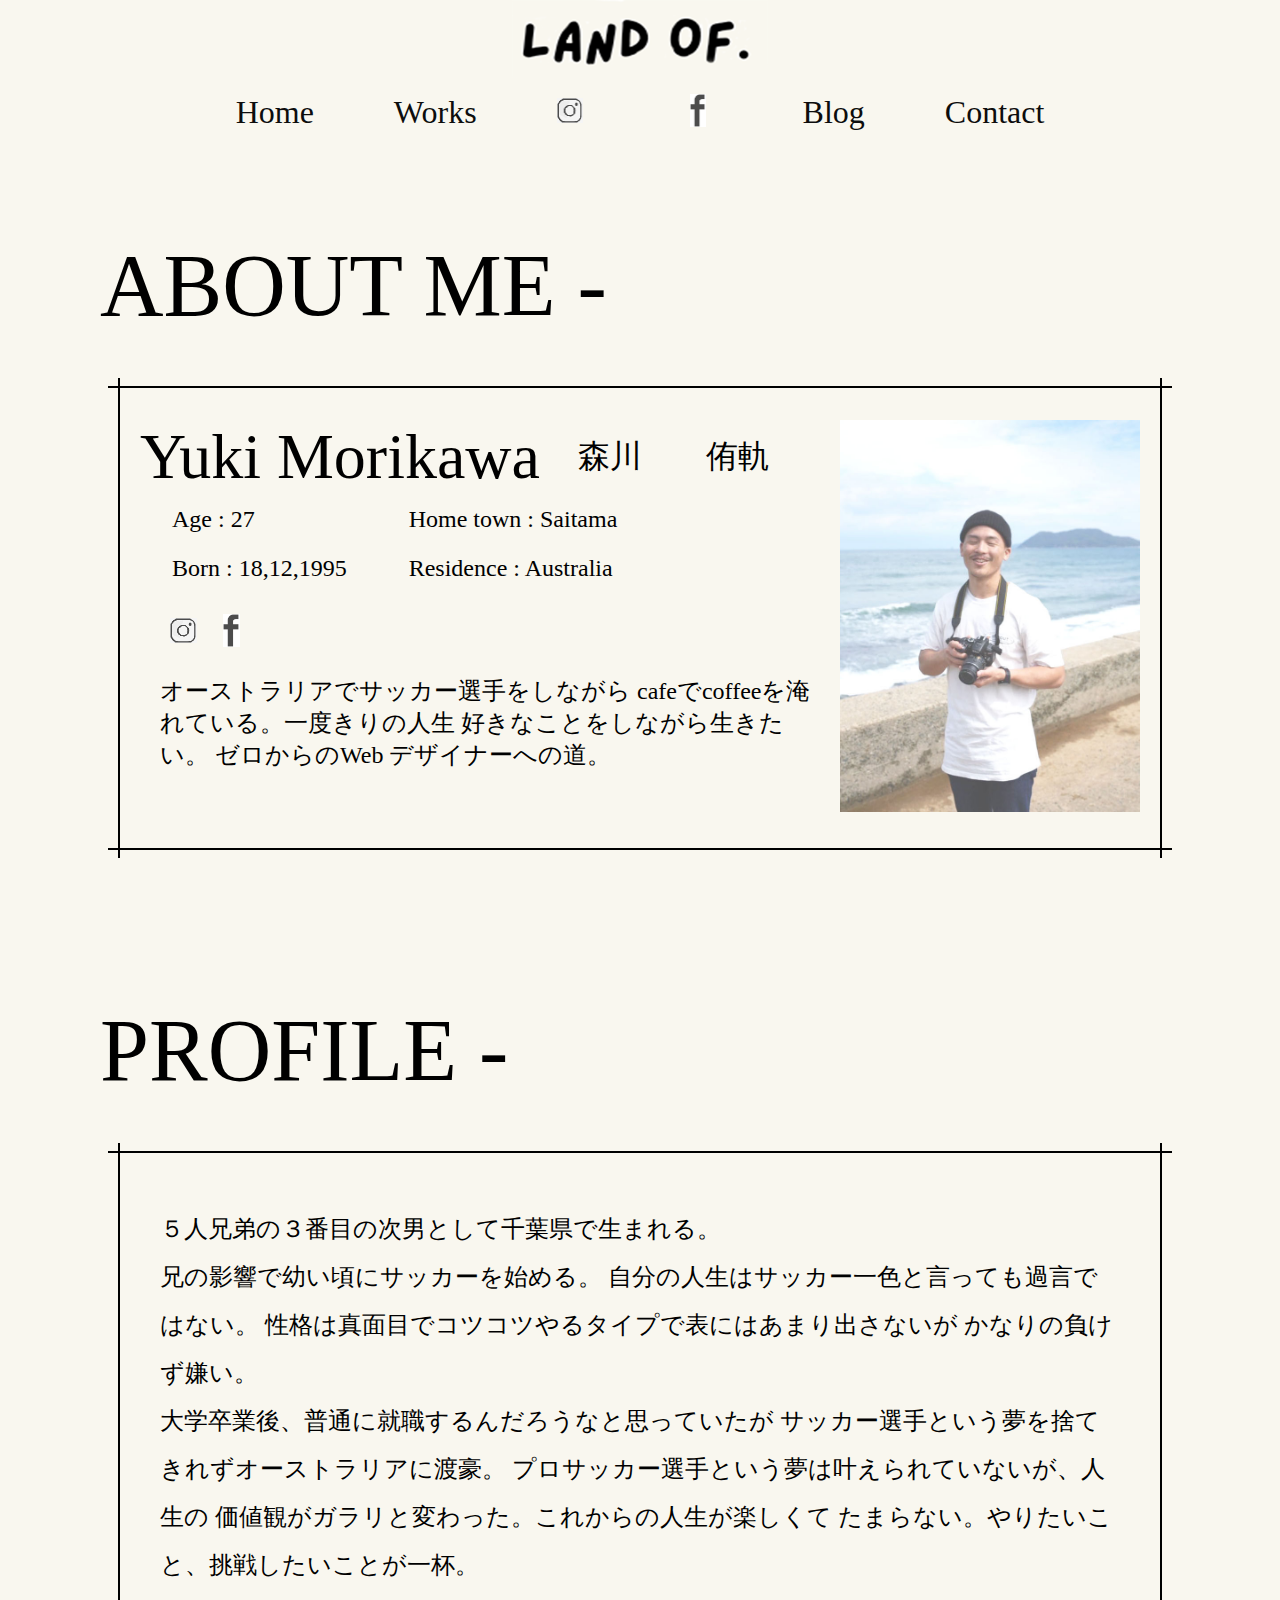
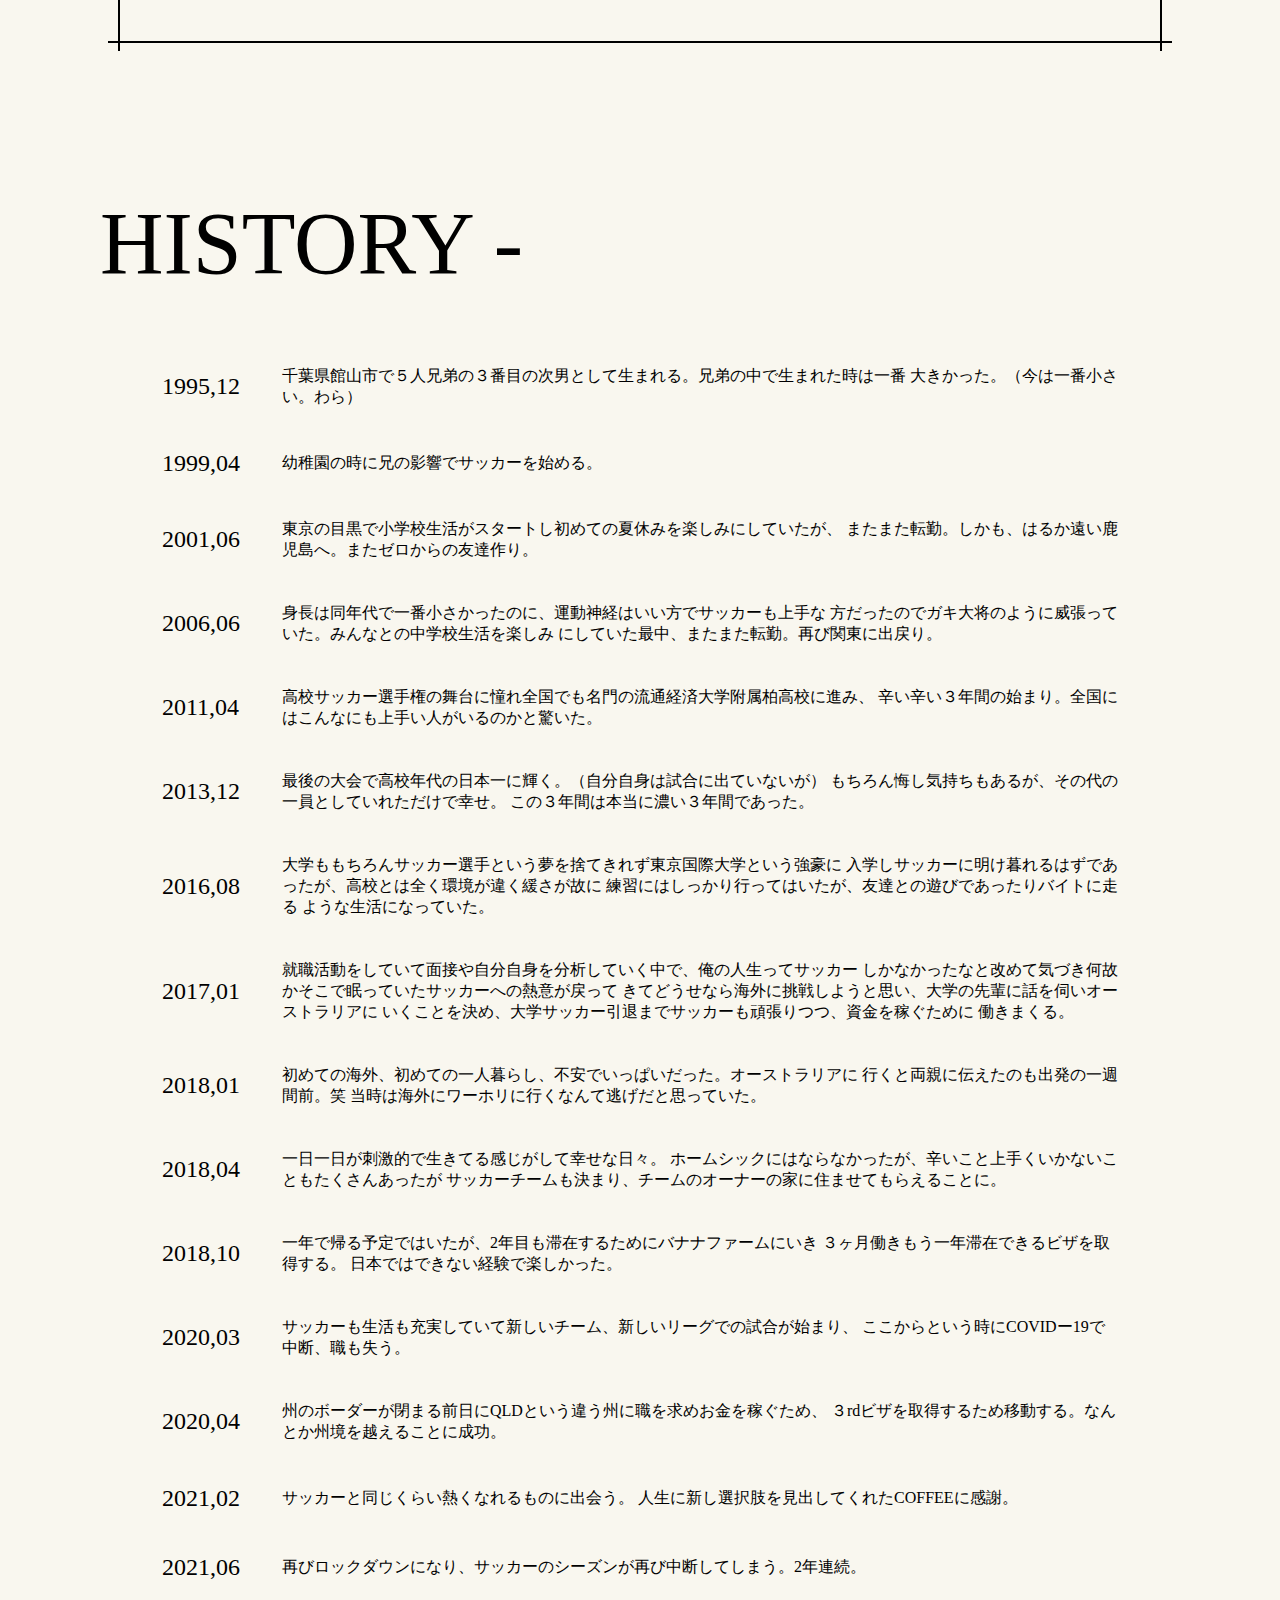
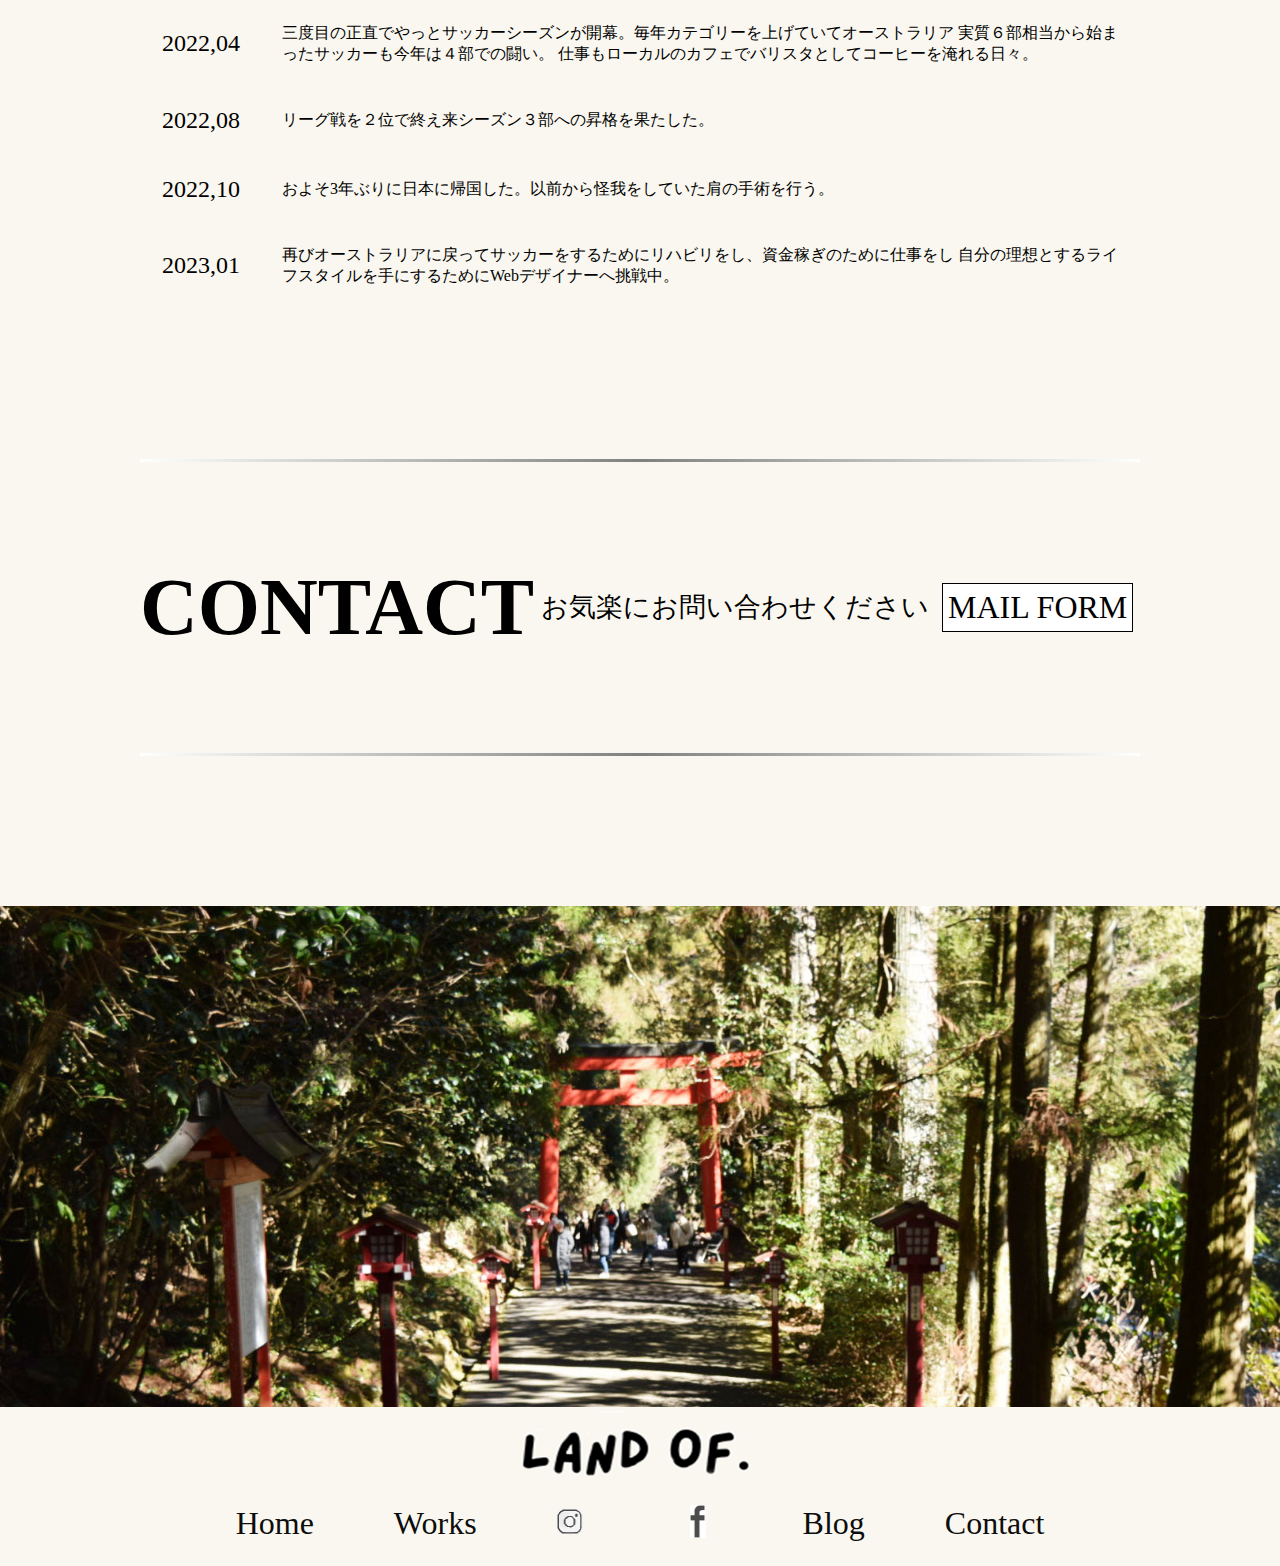
==== about.html @ 18de346f "初回コミット" ====
<!DOCTYPE html>
<html lang="en">
<head>
    <meta charset="UTF-8">
    <meta http-equiv="X-UA-Compatible" content="IE=edge">
    <meta name="viewport" content="width=device-width, initial-scale=1.0">
    <meta name="description" content="About me">
    <link rel="stylesheet" href="css/about.css">
    <link rel="preconnect" href="https://fonts.googleapis.com">
    <link rel="preconnect" href="https://fonts.gstatic.com" crossorigin>
   <link href="https://fonts.googleapis.com/css2?family=Nanum+Brush+Script&display=swap" rel="stylesheet">
    <title>About me</title>
</head>
<body>
  <header>
    <h1 class="logo">
        <a href="index.html"><img src="images/logo.png" alt="logo"></a>
    </h1>
    <div class="menu">
    <nav>
        <ul>
            <li><a href="index.html">Home</a></li>
            <li><a href="works.html">Works</a></li>
            <li><a href="https://www.instagram.com/12yuuki18/"><img src="images/insticon.gif" alt="instagram" class="instagram" ></a></li>
            <li><a href="https://www.facebook.com/morikawa1218yuki"><img src="images/fbicon.gif" alt="facebook" class="facebook" ></a></li>
            <li><a href="blog.html">Blog</a></li>
            <li><a href="contact.html">Contact</a></li>
        </ul>
    </nav>
    </div>

    <div class="humbergermenu">
        <input type="checkbox" id="menu-btn-check">
        <label for="menu-btn-check" class="menu-btn"><span></span></label>
        <div class="menu-content">
            <ul>
                <li>
                    <a href="index.html">Home</a> 
                </li>
                <li>
                    <a href="works.html">Works</a> 
                </li>
               
                <li>
                    <a href="blog.html">Blog</a>
                </li>
                <li>
                    <a href="contact.html">Contact</a>
                </li>
            </ul>
        </div>
    </div> 
  </header>  

  <main>
   
   
    <section class="aboutme-content">
        <h2 class="aboutme">ABOUT ME -</h2>
        <div class="box17">
          <div class="aboutme-left">
            <div class="aboutme-name">
                <p class="name1">Yuki   Morikawa</p> <p class="name2">森川　　侑軌</p>
            </div>
            <table>
                <tr class="aboutme-table">
                    <th>Age : 27</th><th>Home town : Saitama</th>
                </tr>
                <tr class="aboutme-table">
                    <th>Born : 18,12,1995</th><th>Residence : Australia</th>
                </tr>
            </table>
            <div class="aboutme-icon">
                <div ><a href="https://www.instagram.com/12yuuki18"><img src="images/insticon.gif" alt="instagram" class="instagram"></a></div>
                <div ><a href="https://www.facebook.com/morikawa1218yuki"><img src="images/fbicon.gif" alt="facebook" class="facebook" ></a></div>
            </div>
            <div class="aboutme-text">
                オーストラリアでサッカー選手をしながら
                cafeでcoffeeを淹れている。一度きりの人生
                好きなことをしながら生きたい。
                ゼロからのWeb デザイナーへの道。
            </div>
          </div>
          <div class="aboutme-right">
            <img src="images/visual.jpg" alt="profile">
          </div>
        </div>
    </section>

    <section class="profile-content">
        <h2 class="profile">PROFILE - </h2>
        <div class="box17">
            <div class="profile-text">
                ５人兄弟の３番目の次男として千葉県で生まれる。
                <br>兄の影響で幼い頃にサッカーを始める。
                自分の人生はサッカー一色と言っても過言ではない。
                性格は真面目でコツコツやるタイプで表にはあまり出さないが
                かなりの負けず嫌い。
                <br>大学卒業後、普通に就職するんだろうなと思っていたが
                サッカー選手という夢を捨てきれずオーストラリアに渡豪。
                プロサッカー選手という夢は叶えられていないが、人生の
                価値観がガラリと変わった。これからの人生が楽しくて
                たまらない。やりたいこと、挑戦したいことが一杯。
            </div>
        </div>
    </section>


    <h2 class="history">HISTORY - </h2>
    <section class="history-content">
        <table class="history-text">
            <tr><th class="number">1995,12</th><th>千葉県館山市で５人兄弟の３番目の次男として生まれる。兄弟の中で生まれた時は一番
                大きかった。（今は一番小さい。わら）</th></tr>
                <tr><th class="number">1999,04</th><th>幼稚園の時に兄の影響でサッカーを始める。</th></tr>
                <tr><th class="number">2001,06</th><th>東京の目黒で小学校生活がスタートし初めての夏休みを楽しみにしていたが、
                    またまた転勤。しかも、はるか遠い鹿児島へ。またゼロからの友達作り。</th></tr>
                <tr><th class="number">2006,06</th><th>身長は同年代で一番小さかったのに、運動神経はいい方でサッカーも上手な
                    方だったのでガキ大将のように威張っていた。みんなとの中学校生活を楽しみ
                    にしていた最中、またまた転勤。再び関東に出戻り。</th></tr>
                <tr><th class="number">2011,04</th><th>高校サッカー選手権の舞台に憧れ全国でも名門の流通経済大学附属柏高校に進み、
                        辛い辛い３年間の始まり。全国にはこんなにも上手い人がいるのかと驚いた。</th></tr>
                 <tr><th class="number">2013,12</th><th>
                        最後の大会で高校年代の日本一に輝く。（自分自身は試合に出ていないが）
                        もちろん悔し気持ちもあるが、その代の一員としていれただけで幸せ。
                        この３年間は本当に濃い３年間であった。</th></tr>
                <tr><th class="number">2016,08</th><th>大学ももちろんサッカー選手という夢を捨てきれず東京国際大学という強豪に
                    入学しサッカーに明け暮れるはずであったが、高校とは全く環境が違く緩さが故に
                    練習にはしっかり行ってはいたが、友達との遊びであったりバイトに走る
                    ような生活になっていた。</th></tr>
                <tr><th class="number">2017,01</th><th>就職活動をしていて面接や自分自身を分析していく中で、俺の人生ってサッカー
                    しかなかったなと改めて気づき何故かそこで眠っていたサッカーへの熱意が戻って
                    きてどうせなら海外に挑戦しようと思い、大学の先輩に話を伺いオーストラリアに
                    いくことを決め、大学サッカー引退までサッカーも頑張りつつ、資金を稼ぐために
                    働きまくる。</th></tr>
                <tr><th class="number">2018,01</th><th>初めての海外、初めての一人暮らし、不安でいっぱいだった。オーストラリアに
                    行くと両親に伝えたのも出発の一週間前。笑
                    当時は海外にワーホリに行くなんて逃げだと思っていた。</th></tr>
                <tr><th class="number">2018,04</th><th>一日一日が刺激的で生きてる感じがして幸せな日々。
                    ホームシックにはならなかったが、辛いこと上手くいかないこともたくさんあったが
                    サッカーチームも決まり、チームのオーナーの家に住ませてもらえることに。
                    </th></tr>
                <tr><th class="number">2018,10</th><th>一年で帰る予定ではいたが、2年目も滞在するためにバナナファームにいき
                    ３ヶ月働きもう一年滞在できるビザを取得する。
                    日本ではできない経験で楽しかった。</th></tr>
                <tr><th class="number">2020,03</th><th>サッカーも生活も充実していて新しいチーム、新しいリーグでの試合が始まり、
                    ここからという時にCOVIDー19で中断、職も失う。</th></tr>
                <tr><th class="number">2020,04</th><th>州のボーダーが閉まる前日にQLDという違う州に職を求めお金を稼ぐため、
                    ３rdビザを取得するため移動する。なんとか州境を越えることに成功。</th></tr>
                <tr><th class="number">2021,02</th><th>サッカーと同じくらい熱くなれるものに出会う。
                    人生に新し選択肢を見出してくれたCOFFEEに感謝。</th></tr>
                <tr><th class="number">2021,06</th><th>再びロックダウンになり、サッカーのシーズンが再び中断してしまう。2年連続。</th></tr>
                <tr><th class="number">2022,04</th><th>三度目の正直でやっとサッカーシーズンが開幕。毎年カテゴリーを上げていてオーストラリア
                    実質６部相当から始まったサッカーも今年は４部での闘い。
                    仕事もローカルのカフェでバリスタとしてコーヒーを淹れる日々。</th></tr>
                <tr><th class="number">2022,08</th><th>リーグ戦を２位で終え来シーズン３部への昇格を果たした。</th></tr>
                <tr><th class="number">2022,10</th><th>およそ3年ぶりに日本に帰国した。以前から怪我をしていた肩の手術を行う。</th></tr>
                <tr><th class="number">2023,01</th><th>再びオーストラリアに戻ってサッカーをするためにリハビリをし、資金稼ぎのために仕事をし
                    自分の理想とするライフスタイルを手にするためにWebデザイナーへ挑戦中。</th></tr>
        </table>
    </section>

    <footer>
        <hr class="hr1">
        <section class="content-contact">
          <div>
            <div id="contact">CONTACT</div>
            <div class="contact-footer">お気楽にお問い合わせください</div>
            <div class="mailbox"><a href="contact.html">MAIL FORM</a></div>
          </div>
        </section>
        <hr class="hr2">
    
        <section class="bottom-photo">
            <img src="images/footer.jpg" alt="hakone">
        </section>
      </main>
    
      
      
        <h1 class="logo">
            <a href="index.html"><img src="images/logo.png" alt="logo"></a>
        </h1>
        <ul class="footer-ul">
            <li class="none"><a href="index.html">Home</a></li>
            <li class="none"><a href="works.html">Works</a></li>
            <li><a href="https://www.instagram.com/12yuuki18/"><img src="images/insticon.gif" alt="instagram" class="instagram" ></a></li>
            <li><a href="https://www.facebook.com/morikawa1218yuki"><img src="images/fbicon.gif" alt="facebook" class="facebook" ></a></li>
            <li class="none"><a href="blog.html">Blog</a></li>
            <li class="none"><a href="contact.html">Contact</a></li>
        </ul>
      </footer>
    </body>
    </html>
---- css/about.css ----
body {
    margin: 0;
    background-color:  #F9F7EF;
}

img { 
    width: 100%;
}

 .instagram {
    width: 50%;
}

.facebook {
    width: 50%;
}

.web {
    font-size: 1em;
}

a {
    text-decoration: none;
}

li {
    list-style: none;
}

.logo > a > img {
    width: 20%;
}

h1 {
    text-align: center;
    margin: 0 auto;
}

nav > ul  {
    display: flex;
    margin: 0 auto;
    justify-content: center;
    padding-left: 0;
}

ul > li {
    padding: 0 40px;
}

 a {
    color: black;
    font-family: "Nanum Pen Script";
    font-size: 2em;
}

li > a:link {
    color: #0d0d0d;
  }
li > a:visited {
    color: #0d0d0d;
  }
  li > a:hover {
    color: #0d0d0d;
    text-decoration: underline;
  }
  li > a:active {
    color: #0d0d0d;
  }

  .web:hover {
    color: #0d0d0d;
    text-decoration: underline;
  }
 

  .content-contact {
    max-width: 1000px;
    margin: 0 auto;
}

.content-contact > div {
    display: flex;
    justify-content: space-around;
    margin: 0px auto;
}

#contact {
    font-size: 5em;
    color: black;
    font-family: "Nanum Pen Script";
    font-weight: 600;
}

div > .contact-footer {
    margin: auto;
}

.contact-footer {
    font-size: 1.7em;
    color: black;
    font-family: "Nanum Pen Script"; 
}

.mailbox {
    border:1px solid #000000;
    display: inline-block;
    padding: 5px;
    background-color: white;
    font-family: "Nanum Pen Script"; 
    font-size: 1em;
    margin: auto;
}

.footer-ul {
    display: flex;
    margin: 0 auto;
    justify-content: center;
    padding-left: 0;
    margin:0 0 20px 0;
}
 
  

h2 {
    font-size: 5.5em;
    margin: 100px auto 50px auto;
    color: black;
    font-family: "Nanum Pen Script";
    padding-left: 100px;
    font-weight: 500;
}


.box17{
        
    margin:2em 0;
    position: relative;
    padding: 2em 2em;
    border-top: solid 2px black;
    border-bottom: solid 2px black;
}
.box17:before, .box17:after{
    content: '';
    position: absolute;
    top: -10px;
    width: 2px;
    height: -webkit-calc(100% + 20px);
    height: calc(100% + 20px);
    background-color: black;
}
.box17:before {left: 10px;}
.box17:after {right: 10px;}
.box17 p {
    margin: 0; 
    padding: 0;
}


.box17  {
    display: flex;
    margin: 0 auto 150px auto;
    max-width: 1000px;
}

.aboutme-left {
    max-width: 700px;
}

.aboutme-right {
    max-width: 300px;
}

.aboutme-name {
    display: flex;
    align-items: center;
    justify-content: space-between;
    margin-right: 70px;
}


.aboutme-icon {
    display: flex;
}

.name1 {
    font-size: 4em;
    color: black;
    font-family: "Nanum Pen Script"; 
}

.name2 {
    font-size: 2em;
    color: black;
    font-family: "Nanum Pen Script"; 
    margin: 20px;
}

.aboutme-name > .name2 {
    text-align: center;
}

.aboutme-table > th {
    font-size: 1.5em;
    color: black;
    font-family: "Nanum Pen Script"; 
    padding: 10px 30px;
    font-weight: 100;
    text-align: left;
}

.aboutme-icon {
    margin-left: 30px;
    margin-top: 20px;
}

.aboutme-text {
    font-size: 1.5em;
    color: black;
    font-family: "Nanum Pen Script"; 
    padding: 20px;
}

.profile-text {
    font-size: 1.5em;
    color: black;
    font-family: "Nanum Pen Script"; 
    padding: 20px;
    line-height: 2em;
}

.history-content {
    max-width: 1000px;
    margin: 0 auto 100px auto;
}

th {
    font-size: 1em;
    color: black;
    font-family: "Nanum Pen Script"; 
    padding: 20px;
    font-weight: 200;
    text-align: left;
}

.number {
    font-size: 1.5em;
    color: black;
    font-family: "Nanum Pen Script"; 
    font-weight: 200;
    text-align: left;
}

.hr1 {
    height: 3px;
    margin: 150px  auto 100px auto;
    max-width: 1000px;
        border: none;
        background:linear-gradient(to right, white, gray, white);
        height: 3px;
}

.hr2 {
    height: 3px;
    margin: 100px auto 150px auto;
    max-width: 1000px;
        border: none;
        background:linear-gradient(to right, white, gray, white);
        height: 3px;
}











@media screen and (min-width: 520px) {
    .humbergermenu {
        display: none;
    }
}




@media screen and (max-width: 520px) {

    main {
        margin: 0 auto;
       }
   
       img {
           width: 100%;
       }

       .content-contact > div {
        display: block;
        margin: 0px auto;
        padding: 0 40px;
        text-align: center;
    }

    .mailbox {
        margin-top: 20px;
    }

    
   

    .box17 {
        display: block;
    }

    .profile-text {
        font-size: 1em;
    }

    .menu {
        display: none;
    }


    h2 {
        font-size: 4em;
        padding-left: 10px;
    }


    .aboutme-name {
        display: block;
    }

    .history-text {
        width: 100%;
      }
      table.history-text th,
      table.history-text td {
        display: block;
        border-bottom:none;
      }
      .history-text tr:last-child{
        border-bottom: solid 1px #ccc;
      }












    .menu-btn {
        position: fixed;
        top: 10px;
        right: 5px;
        display: flex;
        height: 40px;
        width: 40px;
        justify-content: center;
        align-items: center;
        z-index: 90;
        background-color: #68B3E0;
    }
    .menu-btn span,
    .menu-btn span:before,
    .menu-btn span:after {
        content: '';
        display: block;
        height: 3px;
        width: 25px;
        border-radius: 3px;
        background-color: #ffffff;
        position: absolute;
    }
    .menu-btn span:before {
        bottom: 8px;
    }
    .menu-btn span:after {
        top: 8px;
    }

    #menu-btn-check:checked ~ .menu-btn span {
        background-color: rgba(255, 255, 255, 0);
    }
    #menu-btn-check:checked ~ .menu-btn span::before {
        bottom: 0;
        transform: rotate(45deg);
    }
    #menu-btn-check:checked ~ .menu-btn span::after {
        top: 0;
        transform: rotate(-45deg);
    }

    #menu-btn-check {
        display: none;
    }

    .menu-content {
        width: 100%;
        height: 100%;
        position: fixed;
        top: 0;
        left: 100%;
        z-index: 80;
        background-color: #3584bb;
        transition: all 0.5s;
    }
    .menu-content ul {
        padding: 70px 10px 0;
    }
    .menu-content ul li {
        border-bottom: solid 1px #ffffff;
        list-style: none;
    }
    .menu-content ul li a {
        display: block;
        width: 100%;
        font-size: 15px;
        box-sizing: border-box;
        color:#ffffff;
        text-decoration: none;
        padding: 9px 15px 10px 0;
        position: relative;
    }
    .menu-content ul li a::before {
        content: "";
        width: 7px;
        height: 7px;
        border-top: solid 2px #ffffff;
        border-right: solid 2px #ffffff;
        transform: rotate(45deg);
        position: absolute;
        right: 11px;
        top: 16px;
    }

    #menu-btn-check:checked ~ .menu-content {
        left: 0;
    }

    
    .footer-ul > .none {
        display: none;
    }

    .footer-ul > li {
        padding: 0;
    }


    .box17 {
        margin: 0 10px;
    }

    .logo > a > img {
        width: 40%;
    }

    
}
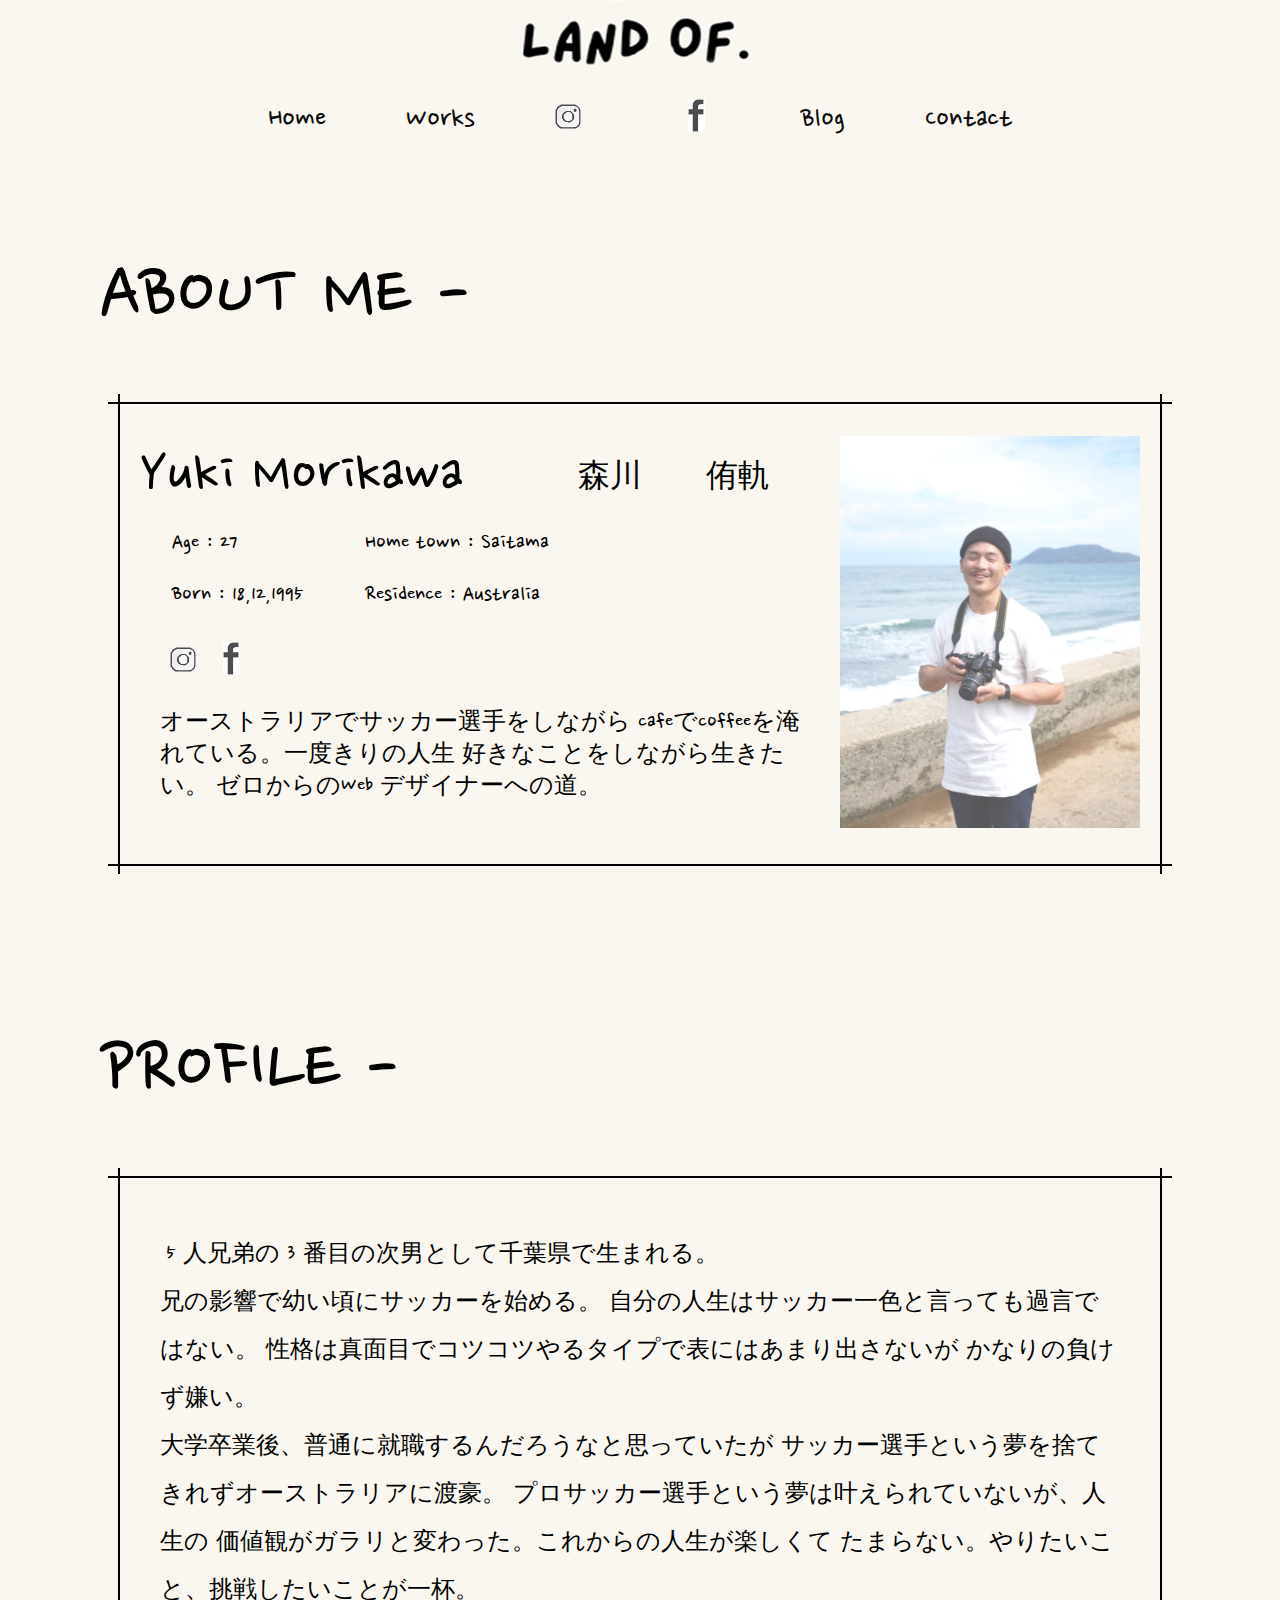
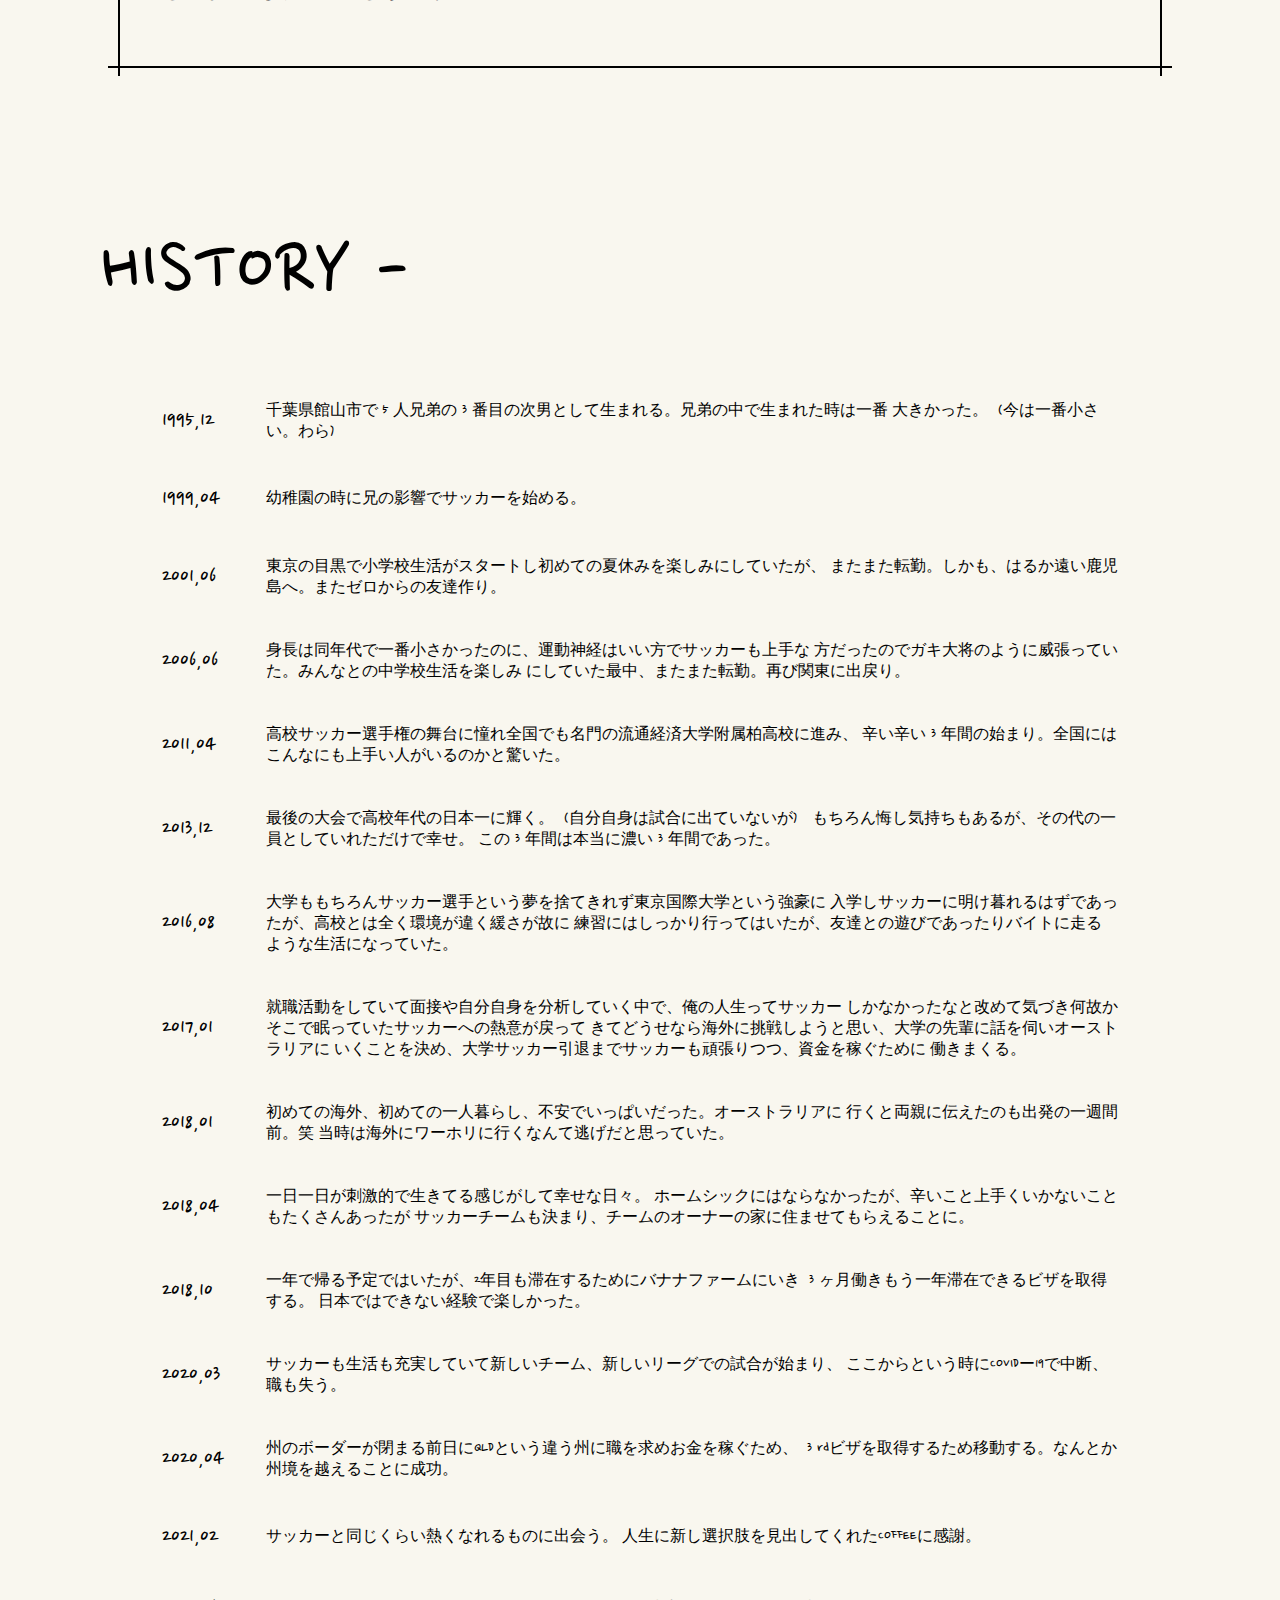
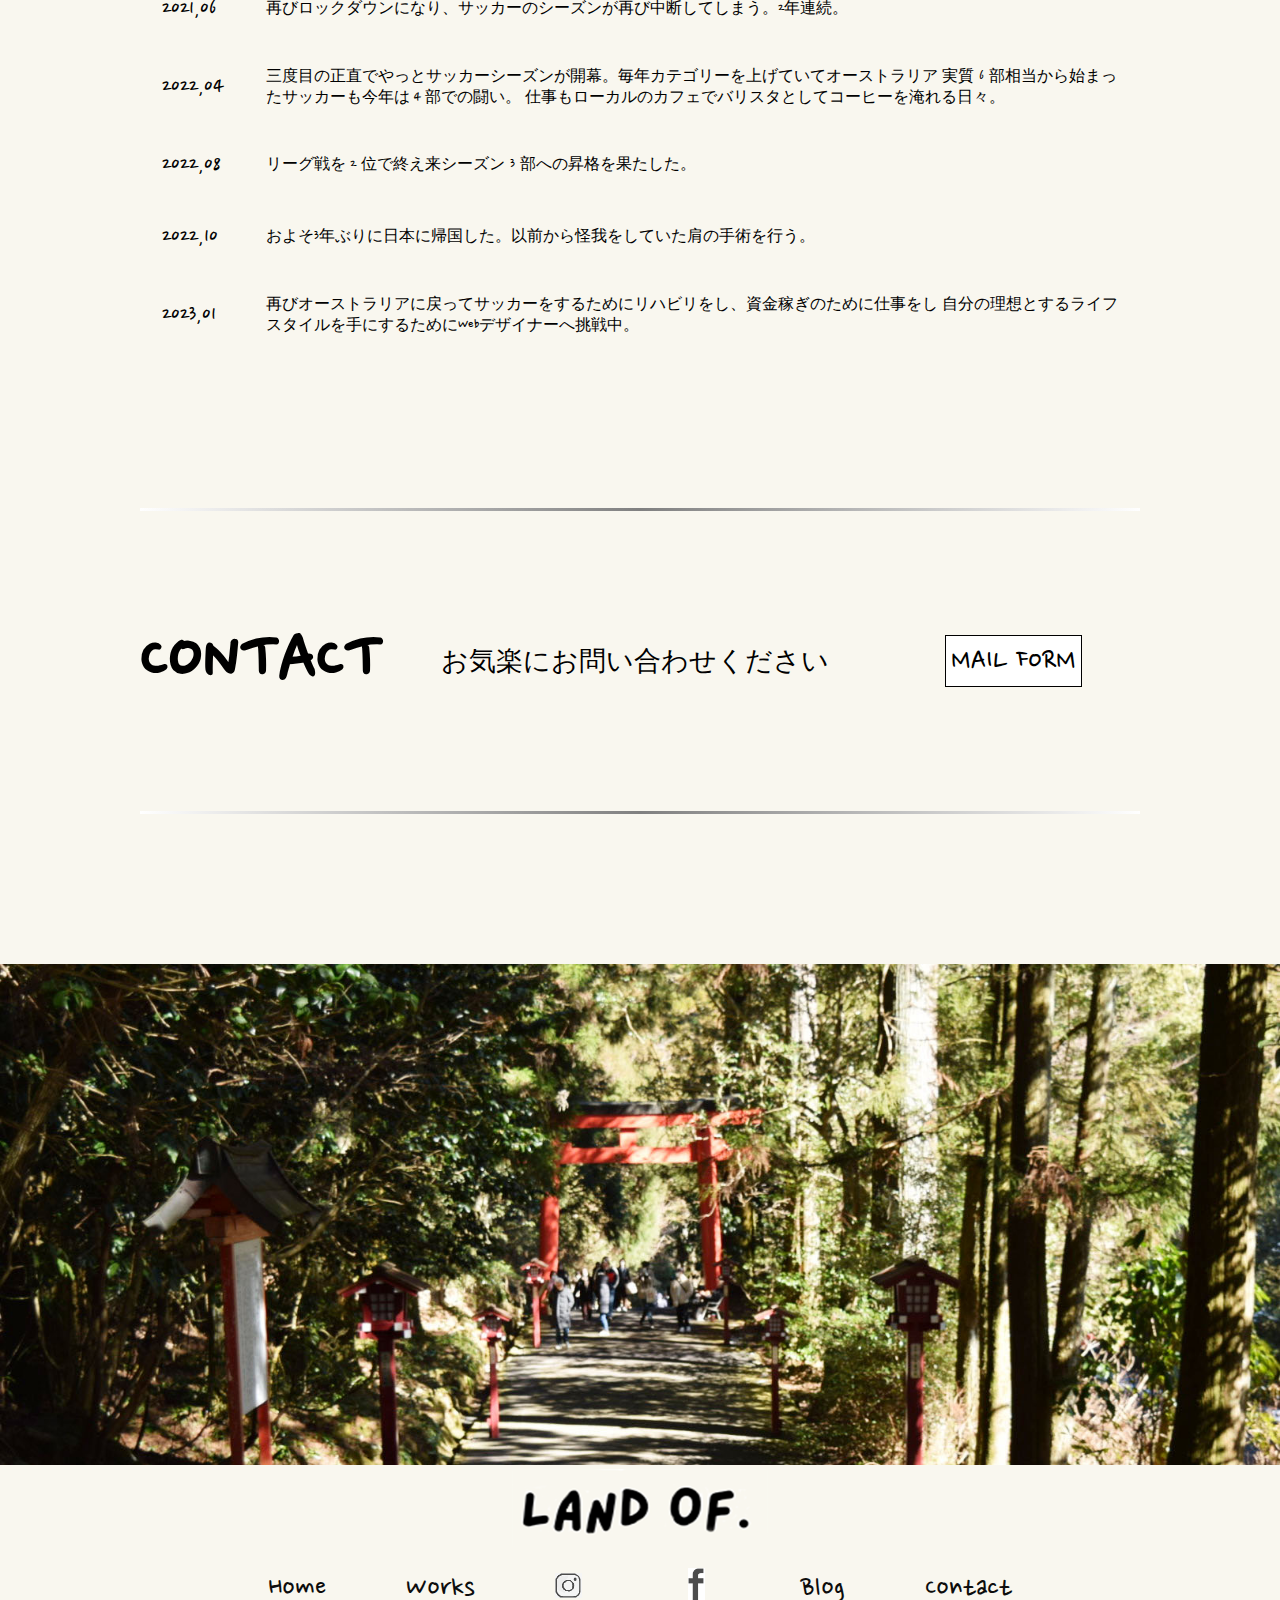
==== commit 0819e21f: "main" ====
--- a/about.html
+++ b/about.html
@@ -8,7 +8,7 @@
     <link rel="stylesheet" href="css/about.css">
     <link rel="preconnect" href="https://fonts.googleapis.com">
     <link rel="preconnect" href="https://fonts.gstatic.com" crossorigin>
-   <link href="https://fonts.googleapis.com/css2?family=Nanum+Brush+Script&display=swap" rel="stylesheet">
+    <link href="https://fonts.googleapis.com/css?family=Nanum+Pen+Script" rel="stylesheet">
     <title>About me</title>
 </head>
 <body>
--- a/css/about.css
+++ b/css/about.css
@@ -325,7 +325,7 @@
 
 
     h2 {
-        font-size: 4em;
+        font-size: 3.5em;
         padding-left: 10px;
     }
 
@@ -346,6 +346,32 @@
         border-bottom: solid 1px #ccc;
       }
 
+      h3 {
+        font-size: 2.5em;
+    }
+
+
+.name1 {
+    font-size: 2.5em;
+}
+
+
+.aboutme-text {
+font-size: 1em;
+}
+
+.aboutme-table > th {
+    font-size: 1em;
+}
+
+#contact {
+font-size: 3.5em;
+}
+
+.contact-footer {
+font-size: 1em;
+}
+
 
 
 
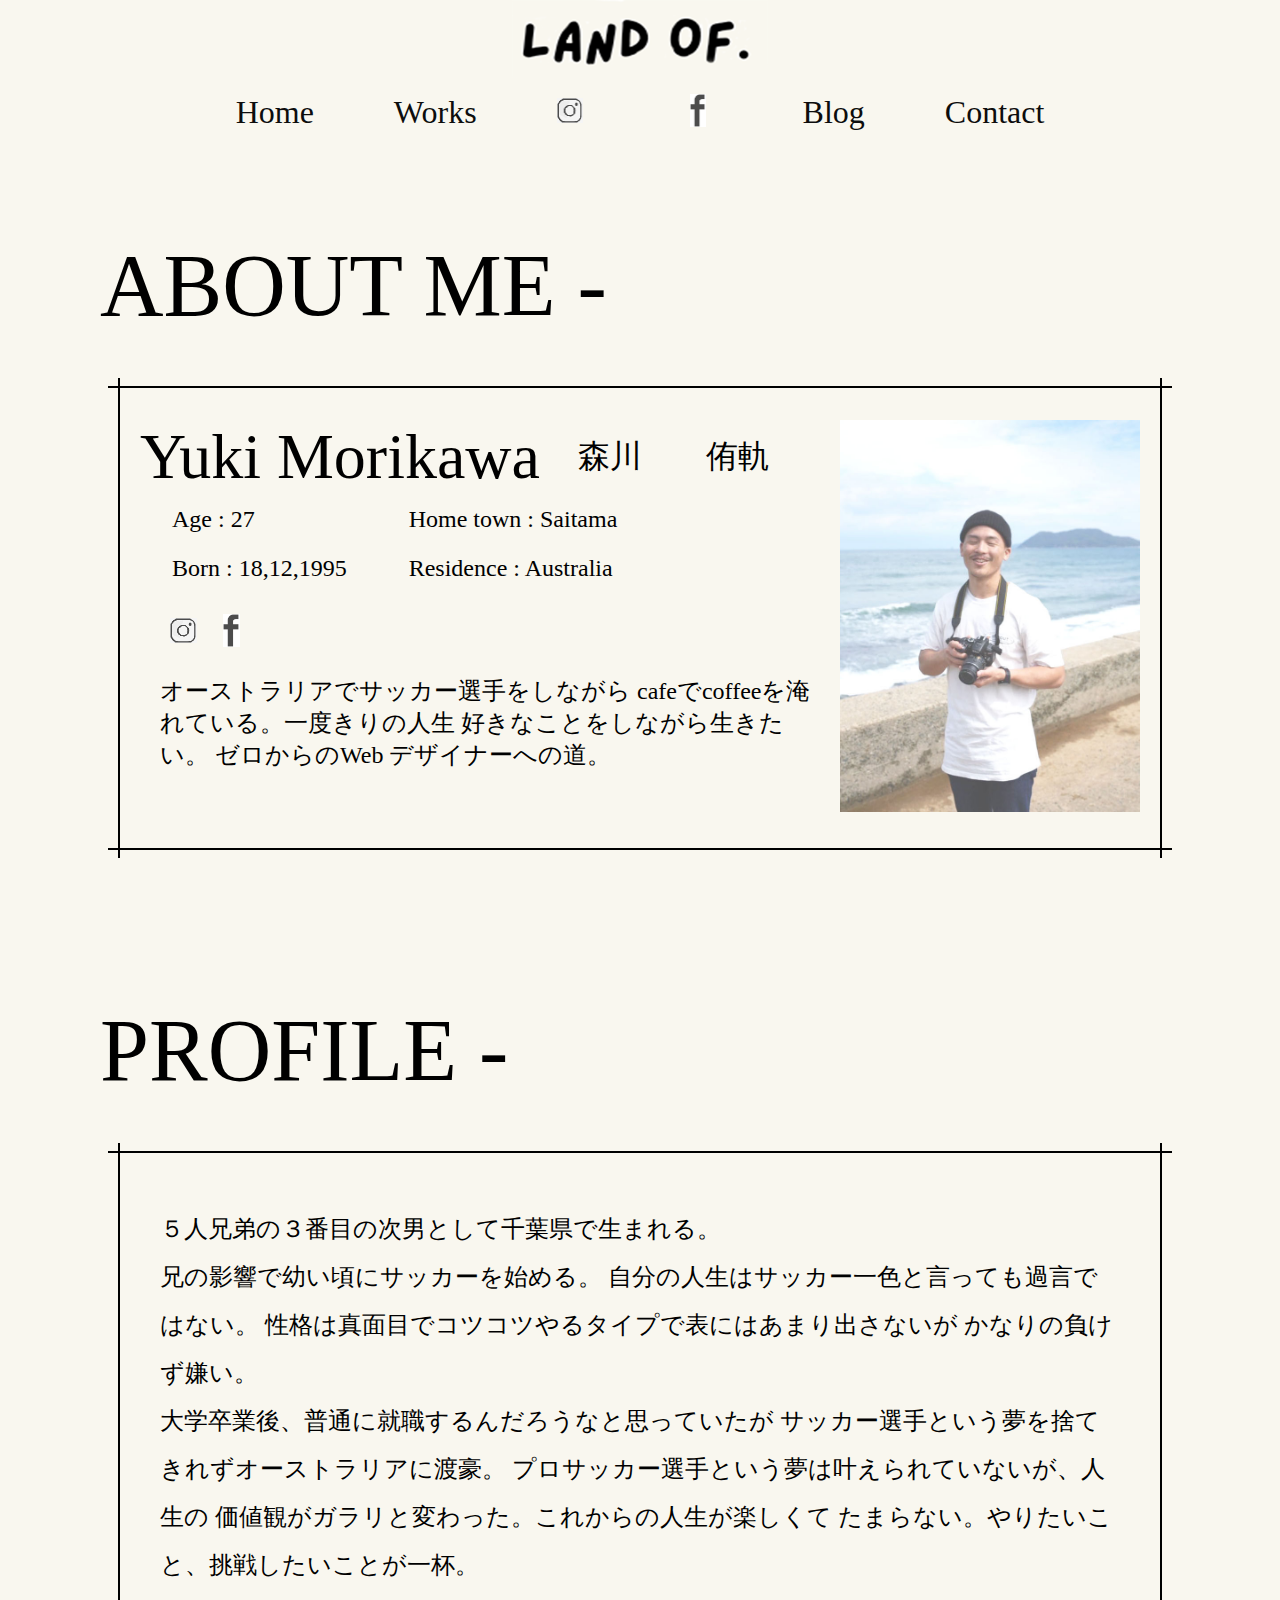
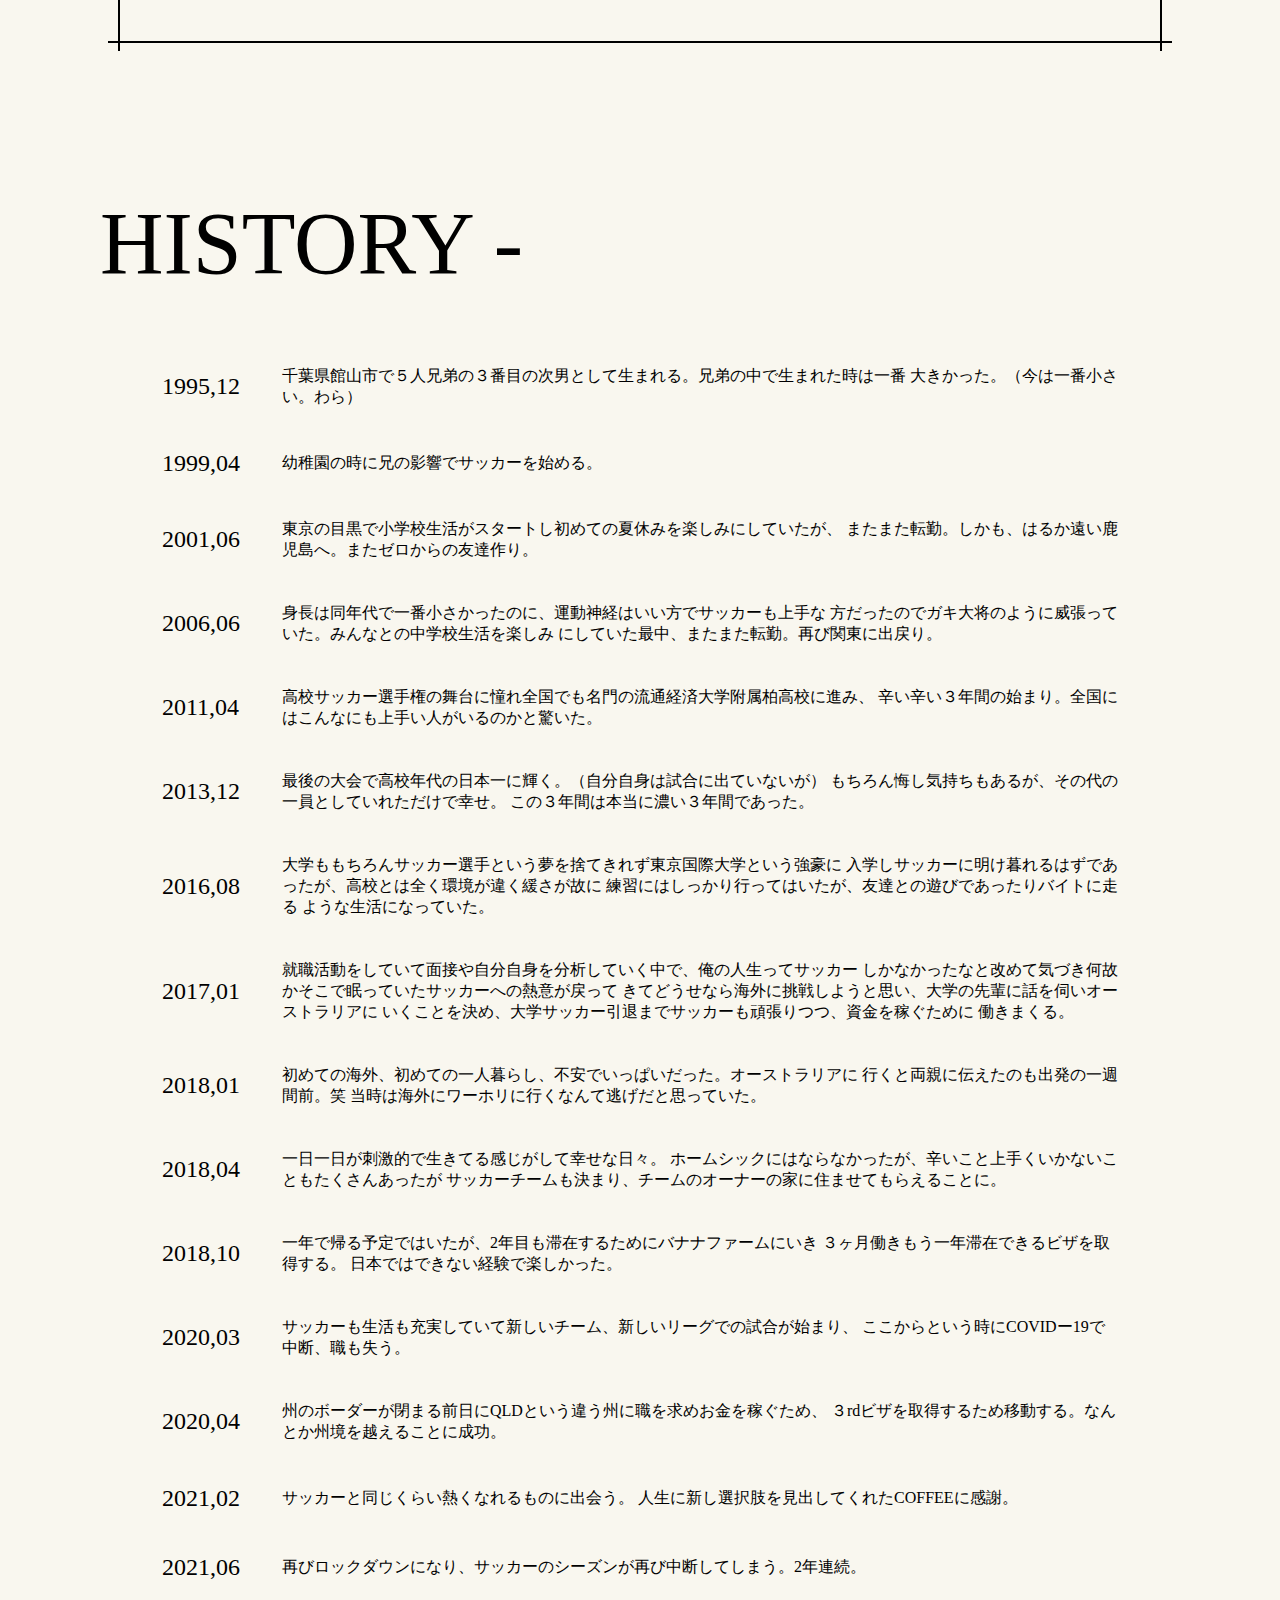
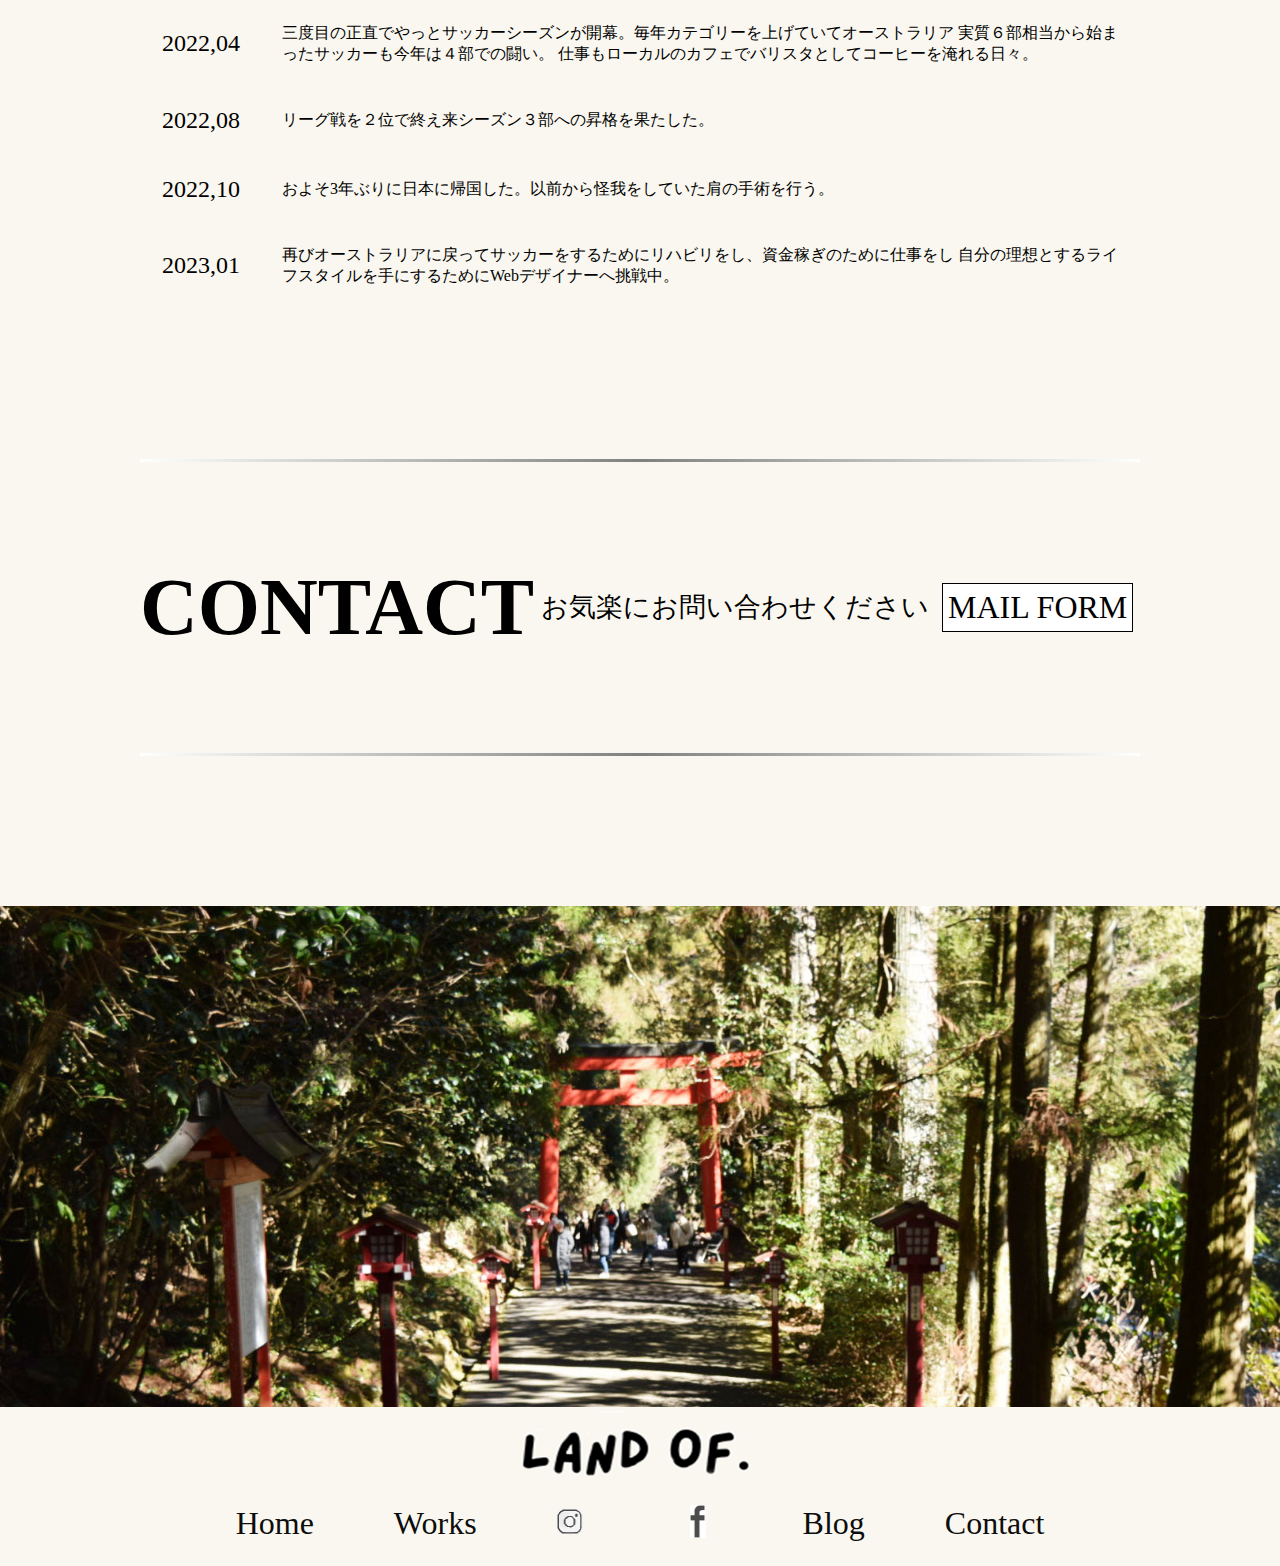
==== commit 0bad55c5: "main" ====
--- a/about.html
+++ b/about.html
@@ -8,7 +8,7 @@
     <link rel="stylesheet" href="css/about.css">
     <link rel="preconnect" href="https://fonts.googleapis.com">
     <link rel="preconnect" href="https://fonts.gstatic.com" crossorigin>
-    <link href="https://fonts.googleapis.com/css?family=Nanum+Pen+Script" rel="stylesheet">
+    
     <title>About me</title>
 </head>
 <body>
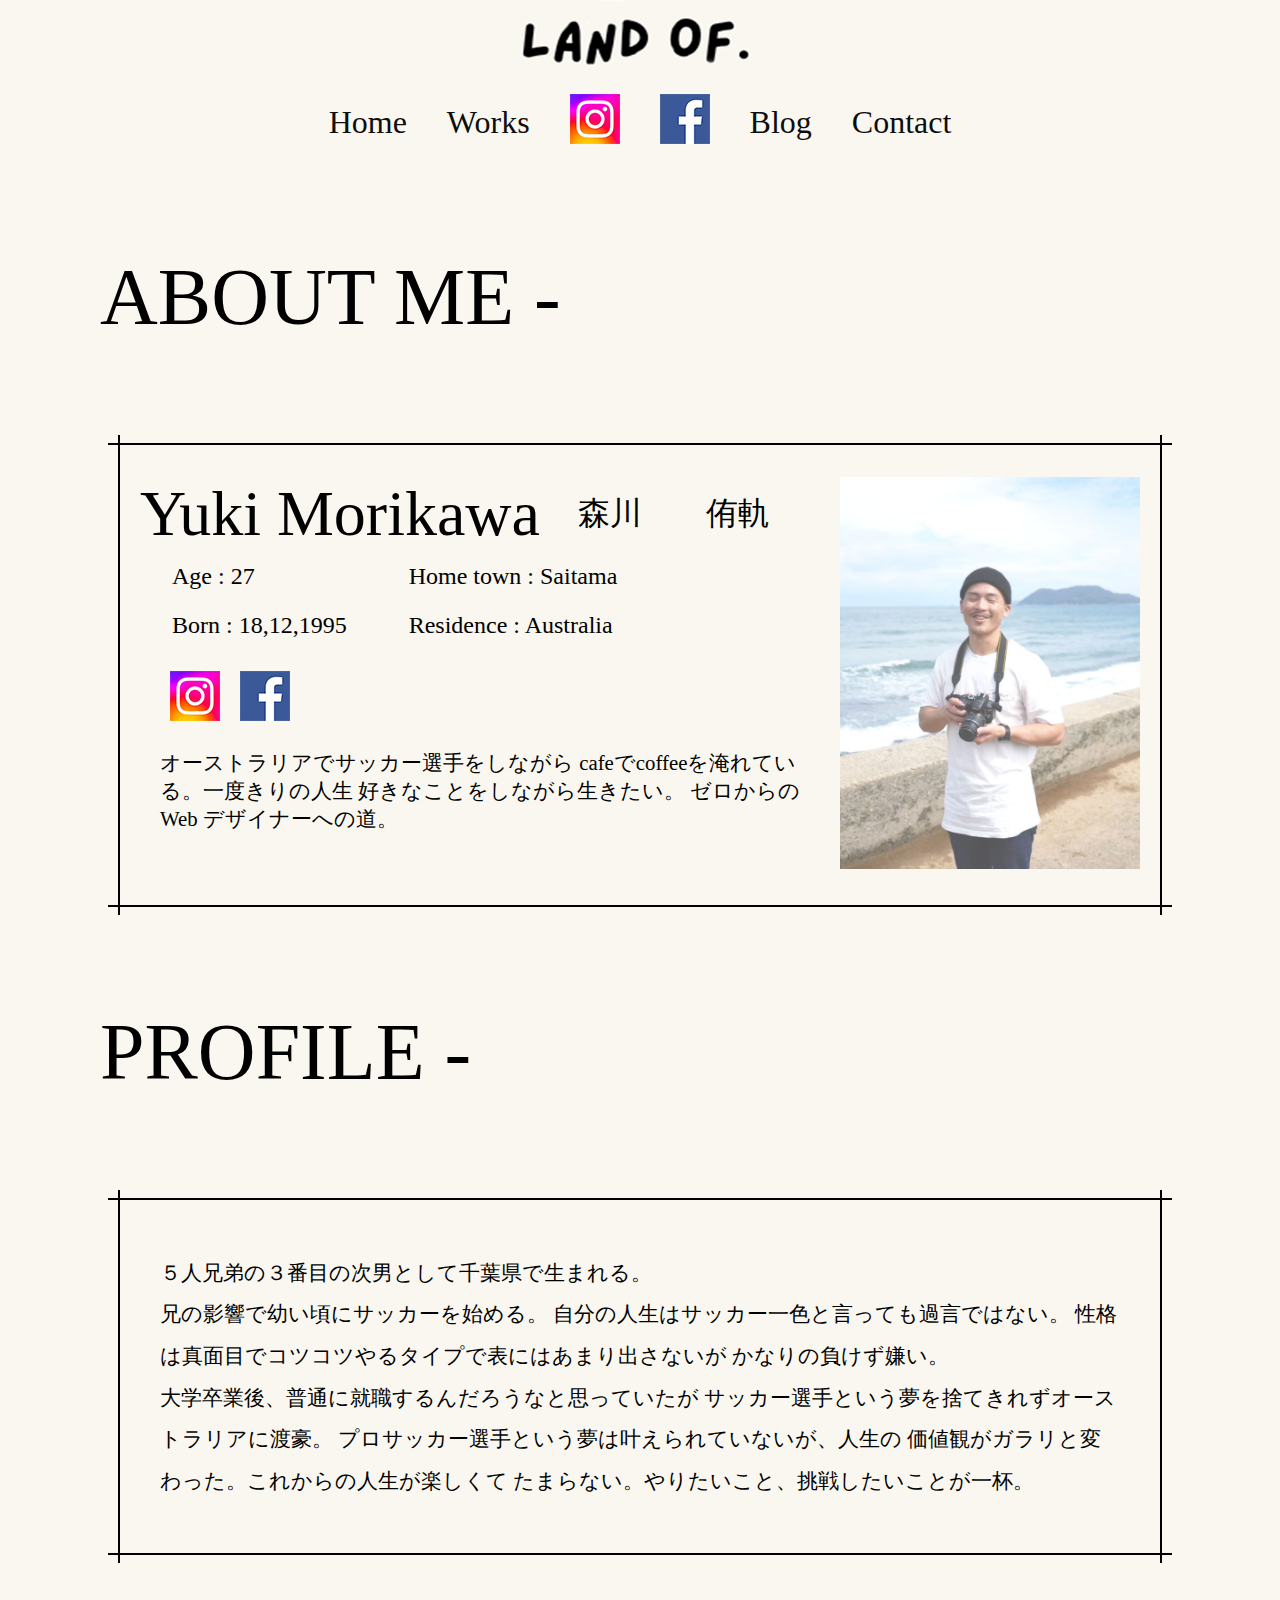
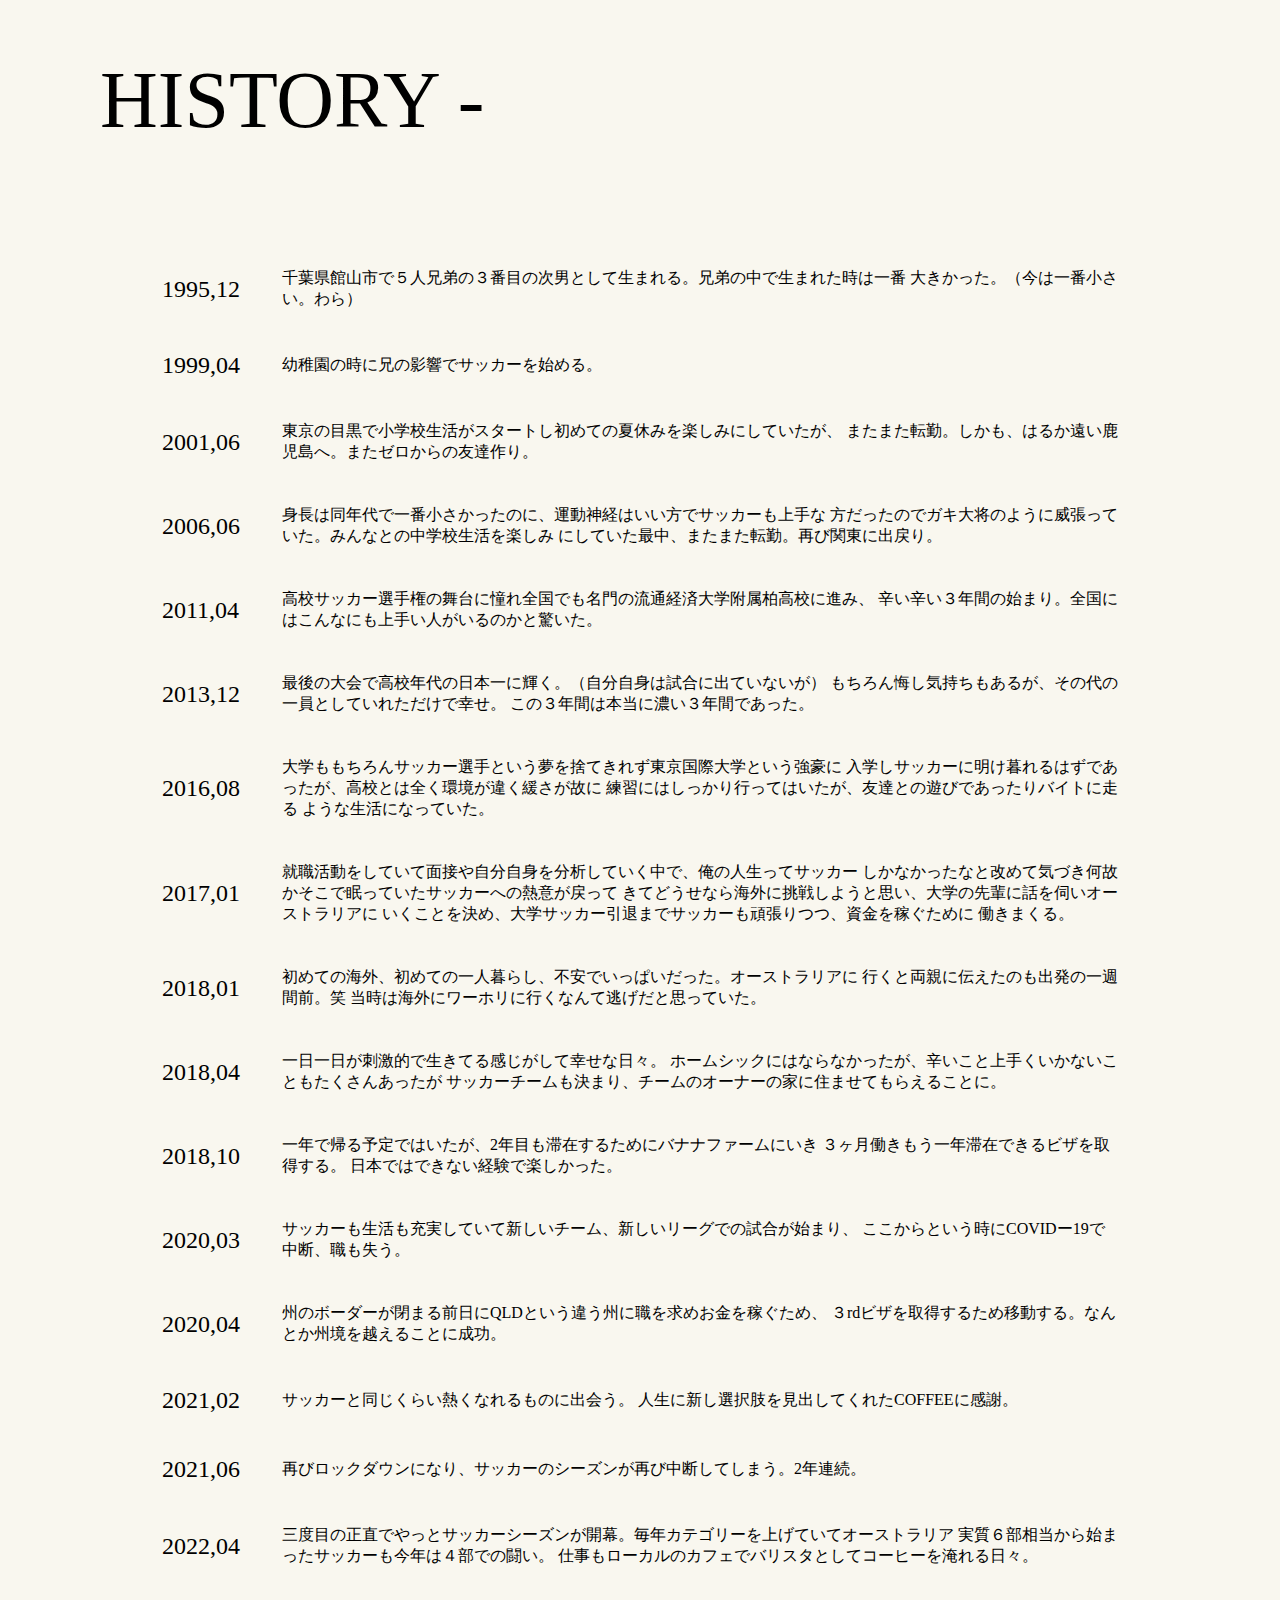
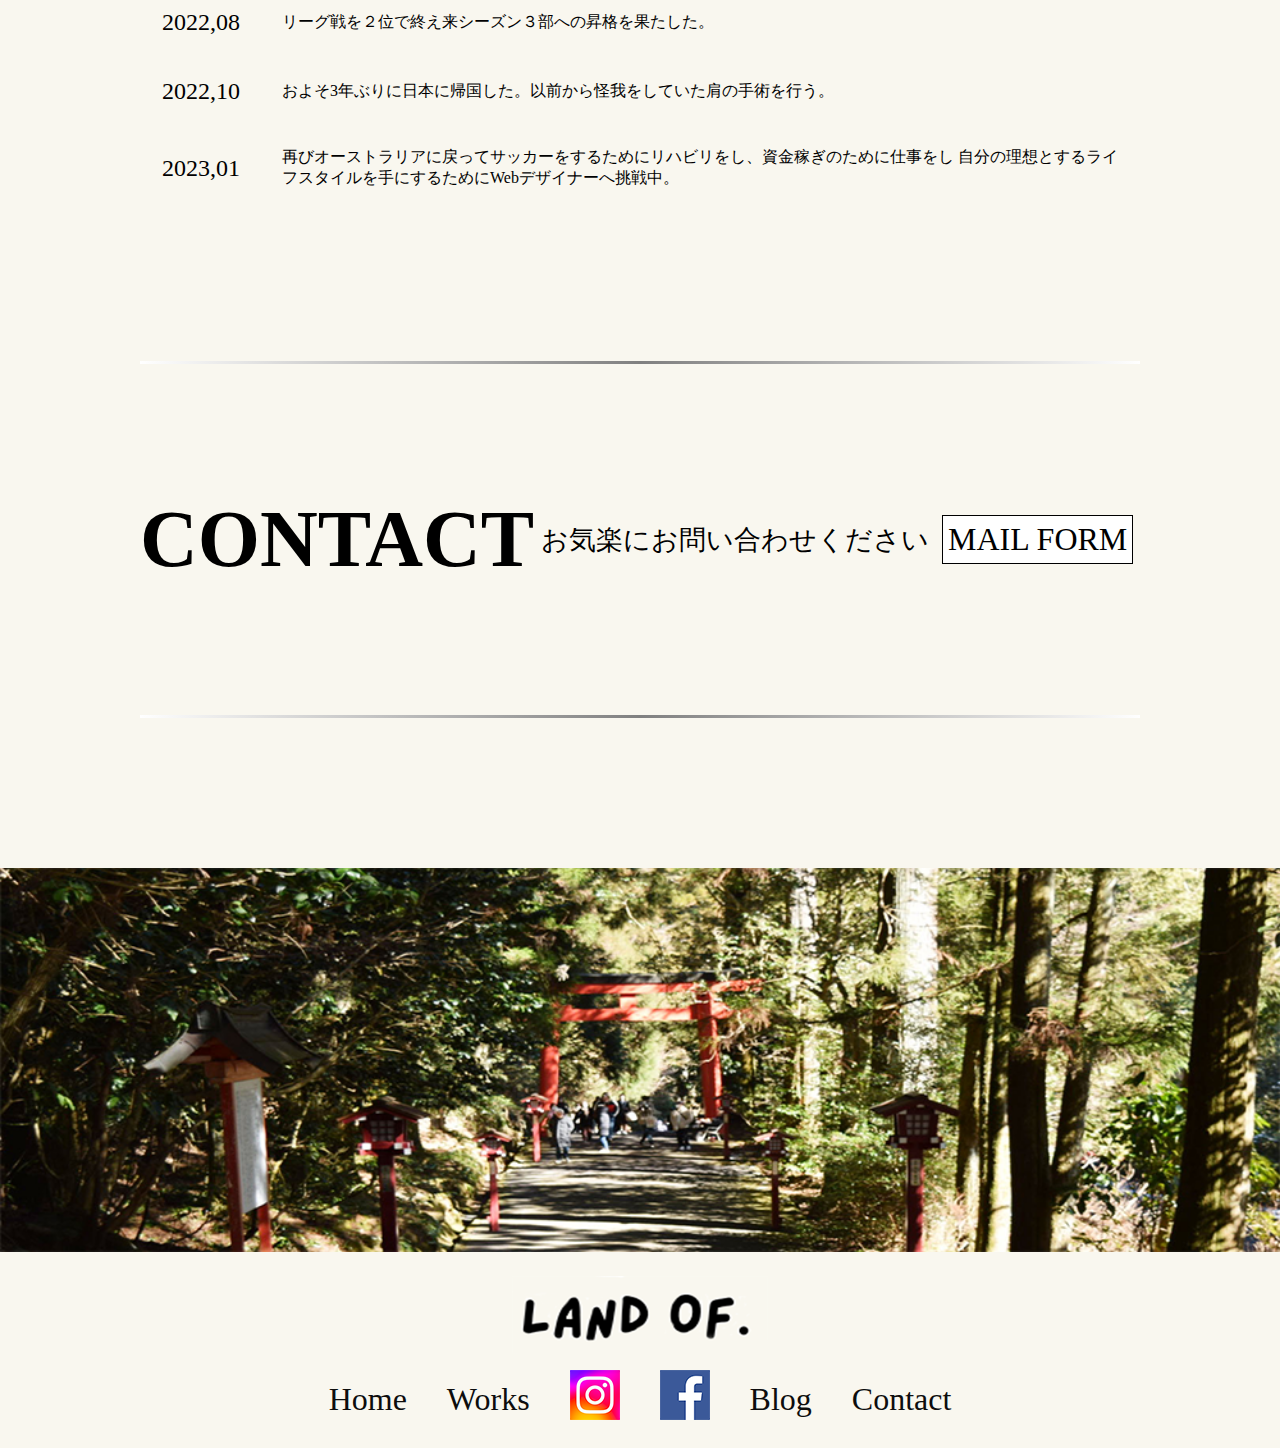
==== commit b360a7b7: "main" ====
--- a/about.html
+++ b/about.html
@@ -4,27 +4,27 @@
     <meta charset="UTF-8">
     <meta http-equiv="X-UA-Compatible" content="IE=edge">
     <meta name="viewport" content="width=device-width, initial-scale=1.0">
-    <meta name="description" content="About me">
-    <link rel="stylesheet" href="css/about.css">
+    <meta name="description" content="portofolio">
+    <link rel="stylesheet" href="css/style.css">
     <link rel="preconnect" href="https://fonts.googleapis.com">
     <link rel="preconnect" href="https://fonts.gstatic.com" crossorigin>
-    
-    <title>About me</title>
+   
+    <title>about me</title>
 </head>
 <body>
   <header>
     <h1 class="logo">
-        <a href="index.html"><img src="images/logo.png" alt="logo"></a>
+      <a href="index.html"><img src="images/logo.png" alt="logo"></a>
     </h1>
     <div class="menu">
     <nav>
         <ul>
-            <li><a href="index.html">Home</a></li>
-            <li><a href="works.html">Works</a></li>
-            <li><a href="https://www.instagram.com/12yuuki18/"><img src="images/insticon.gif" alt="instagram" class="instagram" ></a></li>
-            <li><a href="https://www.facebook.com/morikawa1218yuki"><img src="images/fbicon.gif" alt="facebook" class="facebook" ></a></li>
-            <li><a href="blog.html">Blog</a></li>
-            <li><a href="contact.html">Contact</a></li>
+            <li class="nav-ul-li"><a href="index.html">Home</a></li>
+            <li class="nav-ul-li"><a href="works.html">Works</a></li>
+            <li class="nav-ul-li"><a href="https://www.instagram.com/12yuuki18/"><img src="images/instagram.png" alt="instagram" class="instagram" ></a></li>
+            <li class="nav-ul-li"><a href="https://www.facebook.com/morikawa1218yuki"><img src="images/facebook.png" alt="facebook" class="facebook" ></a></li>
+            <li class="nav-ul-li"><a href="blog.html">Blog</a></li>
+            <li class="nav-ul-li"><a href="contact.html">Contact</a></li>
         </ul>
     </nav>
     </div>
@@ -33,7 +33,7 @@
         <input type="checkbox" id="menu-btn-check">
         <label for="menu-btn-check" class="menu-btn"><span></span></label>
         <div class="menu-content">
-            <ul>
+            <ul class="menu-content-ul">
                 <li>
                     <a href="index.html">Home</a> 
                 </li>
@@ -51,6 +51,7 @@
         </div>
     </div> 
   </header>  
+
 
   <main>
    
@@ -71,8 +72,8 @@
                 </tr>
             </table>
             <div class="aboutme-icon">
-                <div ><a href="https://www.instagram.com/12yuuki18"><img src="images/insticon.gif" alt="instagram" class="instagram"></a></div>
-                <div ><a href="https://www.facebook.com/morikawa1218yuki"><img src="images/fbicon.gif" alt="facebook" class="facebook" ></a></div>
+                <div ><a href="https://www.instagram.com/12yuuki18"><img src="images/instagram.png" alt="instagram" class="instagram"></a></div>
+                <div class="aboutme-fb"><a href="https://www.facebook.com/morikawa1218yuki"><img src="images/facebook.png" alt="facebook" class="facebook" ></a></div>
             </div>
             <div class="aboutme-text">
                 オーストラリアでサッカー選手をしながら
@@ -171,7 +172,7 @@
         <hr class="hr2">
     
         <section class="bottom-photo">
-            <img src="images/footer.jpg" alt="hakone">
+            <img src="images/footer.png" alt="hakone">
         </section>
       </main>
     
@@ -181,13 +182,15 @@
             <a href="index.html"><img src="images/logo.png" alt="logo"></a>
         </h1>
         <ul class="footer-ul">
-            <li class="none"><a href="index.html">Home</a></li>
-            <li class="none"><a href="works.html">Works</a></li>
-            <li><a href="https://www.instagram.com/12yuuki18/"><img src="images/insticon.gif" alt="instagram" class="instagram" ></a></li>
-            <li><a href="https://www.facebook.com/morikawa1218yuki"><img src="images/fbicon.gif" alt="facebook" class="facebook" ></a></li>
-            <li class="none"><a href="blog.html">Blog</a></li>
-            <li class="none"><a href="contact.html">Contact</a></li>
+            <li class="nav-ul-li-none"><a href="index.html">Home</a></li>
+            <li class="nav-ul-li-none"><a href="works.html">Works</a></li>
+            <li class="nav-ul-li"><a href="https://www.instagram.com/12yuuki18/"><img src="images/instagram.png" alt="instagram" class="footer-instagram" ></a></li>
+            <li class="nav-ul-li"><a href="https://www.facebook.com/morikawa1218yuki"><img src="images/facebook.png" alt="facebook" class="footer-facebook" ></a></li>
+            <li class="nav-ul-li-none"><a href="blog.html">Blog</a></li>
+            <li class="nav-ul-li-none"><a href="contact.html">Contact</a></li>
         </ul>
       </footer>
+      <script src="https://code.jquery.com/jquery-3.6.4.min.js" integrity="sha256-oP6HI9z1XaZNBrJURtCoUT5SUnxFr8s3BzRl+cbzUq8=" crossorigin="anonymous"></script>
+             <script src="script.js"></script>
     </body>
     </html>--- a/css/style.css
+++ b/css/style.css
@@ -0,0 +1,1080 @@
+body {
+    margin: 0;
+    background-color:  #F9F7EF;
+}
+
+img { 
+    width: 100%;
+}
+
+ .icon-about-fb {
+    margin-left: 20px;
+ }
+
+.web {
+    font-size: 1em;
+}
+
+a {
+    text-decoration: none;
+}
+
+li {
+    list-style: none;
+}
+
+ .logo > a > img {
+    width: 20%;
+}
+
+h1 {
+    text-align: center;
+    margin: 0 auto;
+}
+
+nav > ul  {
+    display: flex;
+    margin: 0 auto;
+    justify-content: center;
+    padding-left: 0;
+}
+
+
+ a {
+    color: black;
+     font-family: "Nanum Pen Script";;
+    font-size: 2em;
+}
+
+li > a:link {
+    color: #0d0d0d;
+  }
+li > a:visited {
+    color: #0d0d0d;
+  }
+  li > a:hover {
+    color: #0d0d0d;
+    text-decoration: underline;
+  }
+  li > a:active {
+    color: #0d0d0d;
+  }
+
+  .web:hover {
+    color: #0d0d0d;
+    text-decoration: underline;
+  }
+ 
+  
+ 
+  
+
+h2 {
+    font-size: 5em;
+    color: black;
+     font-family: "Nanum Pen Script"; 
+    margin: 100px;
+    font-weight: 500;
+}
+
+.mainvisual {
+    max-width: 1300px;
+    margin: 0 auto;
+}
+
+
+.content-about {
+    max-width: 1000px;
+    display: flex;
+    justify-content: center;
+    margin: auto;
+}
+
+
+.about-left {
+    width: 50;
+    margin: auto;
+}
+
+.about-right {
+    margin: auto;
+    
+}
+
+
+.icon-about {
+    display: flex;
+    margin-top: 20px;
+}
+
+
+
+
+
+.about-left > .name { 
+    font-size: 4.5em;
+    font-weight:500;
+    color: black;
+     font-family: "Nanum Pen Script";
+    margin: 0;
+}
+
+.about-text {
+    font-size:2em;
+    color: black;
+    font-family: 'Nanum Pen Script';
+    font-weight: 300;
+}
+
+.myprofile {
+    color: black;
+     font-family: "Nanum Pen Script";
+    text-align: right;
+    font-weight: 200;
+}
+
+.bd-solid {
+    border-bottom: 1px solid black;
+}
+
+.a-view {
+    font-size: 1em;
+}
+
+.content-works {
+    max-width: 1000px;
+    margin: auto;
+}
+
+.content-works > ul {
+    display: flex;
+    justify-content: space-around;
+    padding-left: 0px;
+}
+
+.content-works-li {
+    width: 30%;
+}
+
+.content-photograph-li {
+    width: 30%;
+}
+
+.content-blog-li {
+    width: 30%;
+}
+
+h3 {
+    font-size: 4em;
+    color: black;
+     font-family: "Nanum Pen Script";
+    text-align: center;
+    font-weight: 400;
+}
+
+
+h4 {
+    font-size: 1.5em;
+    color: black;
+     font-family: "Nanum Pen Script";
+    text-align: center;
+    font-weight: 300;
+    margin: 20px 0;
+}
+
+.viewmore {
+    font-size: 1.5em;
+    color: black;
+     font-family: "Nanum Pen Script";
+    text-align: right;
+    font-weight: 200;
+    padding-right: 40px;
+    margin-bottom: 100px;
+}
+
+.content-photograph {
+    max-width: 1000px;
+    margin: auto;
+}
+
+.content-photograph > ul {
+    display: flex;
+    justify-content: space-around;
+    padding-left: 0;
+}
+
+.photograph-text {
+    font-size: 1em;
+    color: black;
+     font-family: "Nanum Pen Script";
+    font-weight: 300;
+    padding-left: 40px;
+}
+
+.content-blog {
+    max-width: 1000px;
+    margin: auto;
+}
+
+.top-blog > ul {
+    display: flex;
+    justify-content: space-around;
+    padding-left: 0;
+}
+
+.bottom-blog > ul {
+    display: flex;
+    justify-content: space-around;
+    padding-left: 0;
+}
+
+.bottom-blog > ul > li {
+    margin-top: 50px;
+}
+
+.box{
+    border:1px solid #000000;
+    display: inline-block;
+    text-align: right;
+    padding: 5px;
+    background-color: white;
+    }
+
+    .box1 {
+        text-align: right;
+    }
+
+    .blog-text {
+        font-size: 1em;
+        color: black;
+        font-family: "Nanum Pen Script";
+        font-weight: 300;
+       
+    }
+
+    .viewmore-blog {
+        font-size: 1.5em;
+        color: black;
+         font-family: "Nanum Pen Script";
+        text-align: right;
+        font-weight: 200;
+        padding-right: 40px;
+        margin-top: 50px;
+    }
+
+    .hr1 {
+        height: 3px;
+        margin: 150px  auto 100px auto;
+        max-width: 1000px;
+            border: none;
+            background:linear-gradient(to right, white, gray, white);
+            height: 3px;
+    }
+
+    .hr2 {
+        height: 3px;
+        margin: 100px auto 150px auto;
+        max-width: 1000px;
+            border: none;
+            background:linear-gradient(to right, white, gray, white);
+            height: 3px;
+    }
+
+    .content-contact {
+        max-width: 1000px;
+        margin: 0 auto;
+    }
+
+    .content-contact > div {
+        display: flex;
+        justify-content: space-around;
+        margin: 0px auto;
+    }
+
+    #contact {
+        font-size: 5em;
+        color: black;
+         font-family: "Nanum Pen Script";
+        font-weight: 600;
+    }
+
+    div > .contact-footer {
+        margin: auto;
+    }
+
+    .contact-footer {
+        font-size: 1.7em;
+        color: black;
+         font-family: "Nanum Pen Script";
+    }
+
+    .mailbox {
+        border:1px solid #000000;
+        display: inline-block;
+        padding: 5px;
+        background-color: white;
+         font-family: "Nanum Pen Script"; 
+        font-size: 1em;
+        margin: auto;
+    }
+
+    .footer-ul {
+        display: flex;
+        margin: 0 auto;
+        justify-content: center;
+        padding-left: 0;
+        margin:0 0 20px 0;
+    }
+
+    .bottom-photo {
+        margin: 20px 0;
+    }
+
+    .more-box {
+        color: black;
+         font-family: "Nanum Pen Script";
+        font-size: 1.5em;
+        
+    }
+
+    .aboutme-content > .box17 {
+       margin: auto;
+    }
+
+.box17{
+        
+    margin:2em 0;
+    position: relative;
+    padding: 2em 2em;
+    border-top: solid 2px black;
+    border-bottom: solid 2px black;
+}
+.box17:before, .box17:after{
+    content: '';
+    position: absolute;
+    top: -10px;
+    width: 2px;
+    height: -webkit-calc(100% + 20px);
+    height: calc(100% + 20px);
+    background-color: black;
+}
+.box17:before {left: 10px;}
+.box17:after {right: 10px;}
+.box17 p {
+    margin: 0; 
+    padding: 0;
+}
+
+
+.box17  {
+    display: flex;
+    margin: 100px 50px;
+    max-width: 1000px;
+}
+
+.aboutme-left {
+    max-width: 700px;
+}
+
+.aboutme-right {
+    max-width: 300px;
+    margin: auto;
+}
+
+.aboutme-fb {
+    margin-left: 20px;
+}
+
+.aboutme-name {
+    display: flex;
+    align-items: center;
+    justify-content: space-between;
+    margin-right: 70px;
+}
+
+.aboutme-icon {
+    display: flex;
+}
+
+.name1 {
+    font-size: 4em;
+    color: black;
+    font-family: "Nanum Pen Script"; 
+}
+
+.name2 {
+    font-size: 2em;
+    color: black;
+    font-family: "Nanum Pen Script"; 
+    margin: 20px;
+}
+
+.aboutme-name > .name2 {
+    text-align: center;
+}
+
+.aboutme-table > th {
+    font-size: 1.5em;
+    color: black;
+    font-family: "Nanum Pen Script"; 
+    padding: 10px 30px;
+    font-weight: 100;
+    text-align: left;
+}
+
+.aboutme-icon {
+    margin-left: 30px;
+    margin-top: 20px;
+}
+
+.aboutme-text {
+    font-size: 1.3em;
+    color: black;
+    font-family: "Nanum Pen Script"; 
+    padding: 20px;
+}
+
+.profile-content > .box17 {
+    margin: auto;
+}
+
+.profile-text {
+    font-size: 1.3em;
+    color: black;
+    font-family: "Nanum Pen Script"; 
+    padding: 20px;
+    line-height: 2em;
+}
+
+.history-content {
+    max-width: 1000px;
+    margin: 0 auto 100px auto;
+}
+
+th {
+    font-size: 1em;
+    color: black;
+    font-family: "Nanum Pen Script"; 
+    padding: 20px;
+    font-weight: 200;
+    text-align: left;
+}
+
+.number {
+    font-size: 1.5em;
+    color: black;
+    font-family: "Nanum Pen Script"; 
+    font-weight: 200;
+    text-align: left;
+}
+
+
+
+
+.myworks-content {
+    max-width: 1300px;
+    margin: 0 auto;
+}
+
+.myworks1 > ul {
+    display: flex;
+    justify-content: space-between;
+}
+
+
+.myworks-photograph {
+    max-width: 1300px;
+    margin: 0 auto;
+}
+
+.photograph1 > ul {
+    display: flex;
+    justify-content: space-between;
+}
+
+.photograph1-text {
+    font-size: 1em;
+    color: black;
+    font-family: "Nanum Pen Script";
+    font-weight: 300;
+    padding-left: 80px;
+}
+
+
+.viewmore {
+    font-size: 1.5em;
+    color: black;
+    font-family: "Nanum Pen Script";
+    text-align: right;
+    font-weight: 200;
+    padding-right: 40px;
+    margin-bottom: 100px;
+}
+
+.bd-solid {
+    border-bottom: 1px solid black;
+}
+
+
+
+.h2-content {
+    display: flex;
+    justify-content: left;
+}
+
+.h2-content-contact {
+    display: flex;
+    justify-content: left;
+}
+
+
+
+.p-text {
+    font-size: 2em;
+    color: black;
+    font-family: "Nanum Pen Script";
+    font-weight: 300;
+   margin: auto 0 auto 20px;
+}
+
+.p-text-contact {
+    font-size: 1.7em;
+    margin: auto 0 auto 20px;
+    font-family: "Nanum Pen Script";
+}
+
+#blog {
+    margin: 100px 0px;
+}
+
+#contact {
+    margin: 30px 0px;
+}
+
+.nav-ul-li {
+    margin: auto 20px;
+}
+
+.footer-ul > li {
+    margin: auto 20px;
+}
+
+
+.textbox {
+    border-top: 0;
+    border-left: 0;
+    border-right: 0;
+    border-bottom-width: 1px;
+    border-bottom-color: #707070;
+    border-bottom-style: solid;
+    background-color: #fafafa;
+    height: 40px;
+    width: 60%;
+    margin-bottom: 50px;
+}
+
+.textarea {
+    border-top: 0;
+    border-left: 0;
+    border-right: 0;
+    border-bottom-width: 1px;
+    border-bottom-color: #707070;
+    border-bottom-style: solid;
+    background-color: #fafafa;
+    width: 60%;
+    height: 300px;
+}
+
+.label {
+    color: black;
+    font-size: 2em;
+    font-family: "Nanum Pen Script";
+    font-weight: bold;
+}
+
+.form {
+    text-align: left;
+    width: 60%;
+    margin: auto;
+}
+
+
+input {
+    margin-bottom: 50px;
+}
+
+.submit > input {
+    font-size: 1.3em;
+    width: 5em;
+    height: 3em;
+    margin-top: 50px;
+}
+
+
+.contact {
+    width: 1000px;
+    width: auto;
+    text-align: center;
+}
+
+
+
+.blog-content > p > img {
+    width: 40%;
+}
+
+.blog-content{
+   text-align: center;
+}
+
+.text {
+    text-align: start;
+    width: 40%;
+    margin: auto;
+    font-family: "Nanum Pen Script";
+}
+
+.blog-h3 {
+    font-size: 2.5em;
+    margin: 0px auto 80px auto;
+    font-family: "Nanum Pen Script";
+}
+
+.ccu-sns  {
+    width: 5%;
+   margin: auto;
+}
+
+
+
+
+
+
+
+
+
+@media screen and (min-width: 520px) {
+    .humbergermenu {
+        display: none;
+    }
+}
+
+
+
+
+@media screen and (max-width: 520px) {
+
+    main {
+        margin: 0 auto;
+       }
+   
+       img {
+           width: 100%;
+       }
+
+       
+    .content-about {
+        margin: auto 30px;
+    }
+
+    .menu {
+        display: none;
+    }
+
+    .content-works > .content-works-ul {
+       display: block;
+    }
+
+    .content-works-li {
+        margin: 30px auto;
+        width: 60%;
+    }
+
+    .content-photograph > ul{
+        display: block;
+    }
+
+    .content-photograph-li {
+        margin: 30px auto;
+        width: 60%;
+    }
+
+
+    .photograph-text {
+        width: 80%;
+        padding-left: 0;
+        margin: auto;
+    }
+
+    h2 {
+        padding-left: 0;
+        font-size: 3.5em;
+        margin: 50px 20px;
+    }
+
+
+
+    .about-right {
+        padding-left: 0;
+        width: 50%;
+    }
+
+    .about-left {
+        padding-right: 0;
+        width: 50%;
+        margin: auto;
+    }
+
+    .icon-about-insta {
+        width: 10%;
+    }
+
+    .icon-about-fb {
+        width: 10%;
+    }
+
+    .top-blog > ul {
+        display: block;
+    }
+
+    .bottom-blog > ul {
+        display: block;
+    }
+
+    .top-blog > ul > li {
+        margin: 40px auto;
+        width: 60%;
+    }
+
+    .bottom-blog > ul > li {
+        margin: 40px auto;
+        width: 60%;
+    }
+
+
+    .content-contact > div {
+        display: block;
+        text-align: center;
+    }
+
+    #contact {
+        margin: auto;
+    }
+
+    .mailbox {
+        margin-top: 20px;
+    }
+
+    .menu-content-ul > li {
+        padding: 0px;
+    }
+
+    h3 {
+        font-size: 2.5em;
+    }
+
+    
+ .about-left > .name {
+    font-size: 1.2em;
+ }
+
+ .about-text {
+    font-size: 0.8em;
+    margin: 0px;
+ }
+
+ #contact {
+    font-size: 3.5em;
+ }
+
+ .contact-footer {
+    font-size: 1em;
+ }
+
+ .myprofile {
+    margin: 0px 10px 0px 0px;
+ }
+
+
+   
+ a {
+    font-size: 1.3em;
+}
+
+.web {
+    font-size: 25px;
+}
+
+.a-view {
+    font-size: 0.8em;
+}
+
+
+.hr1 {
+    height: 3px;
+    margin: 100px  auto 50px auto;
+    border: none;
+    background:linear-gradient(to right, white, gray, white);
+     height: 3px;
+}
+
+.hr2 {
+    height: 3px;
+    margin: 50px auto 100px auto;
+    border: none;
+    background:linear-gradient(to right, white, gray, white);
+    height: 3px;
+}
+
+    
+
+
+
+
+
+
+
+
+
+
+
+    .menu-btn {
+        position: fixed;
+        top: 10px;
+        right: 10px;
+        display: flex;
+        height: 40px;
+        width: 40px;
+        justify-content: center;
+        align-items: center;
+        z-index: 90;
+        background-color: #68B3E0;
+    }
+    .menu-btn span,
+    .menu-btn span:before,
+    .menu-btn span:after {
+        content: '';
+        display: block;
+        height: 3px;
+        width: 25px;
+        border-radius: 3px;
+        background-color: #ffffff;
+        position: absolute;
+    }
+    .menu-btn span:before {
+        bottom: 8px;
+    }
+    .menu-btn span:after {
+        top: 8px;
+    }
+
+    #menu-btn-check:checked ~ .menu-btn span {
+        background-color: rgba(255, 255, 255, 0);
+    }
+    #menu-btn-check:checked ~ .menu-btn span::before {
+        bottom: 0;
+        transform: rotate(45deg);
+    }
+    #menu-btn-check:checked ~ .menu-btn span::after {
+        top: 0;
+        transform: rotate(-45deg);
+    }
+
+    #menu-btn-check {
+        display: none;
+    }
+
+    .menu-content {
+        width: 100%;
+        height: 100%;
+        position: fixed;
+        top: 0;
+        left: 100%;
+        z-index: 80;
+        background-color: #3584bb;
+        transition: all 0.5s;
+    }
+    .menu-content ul {
+        padding: 70px 10px 0;
+    }
+    .menu-content ul li {
+        border-bottom: solid 1px #ffffff;
+        list-style: none;
+    }
+    .menu-content ul li a {
+        display: block;
+        width: 100%;
+        font-size: 15px;
+        box-sizing: border-box;
+        color:#ffffff;
+        text-decoration: none;
+        padding: 9px 15px 10px 0;
+        position: relative;
+    }
+    .menu-content ul li a::before {
+        content: "";
+        width: 7px;
+        height: 7px;
+        border-top: solid 2px #ffffff;
+        border-right: solid 2px #ffffff;
+        transform: rotate(45deg);
+        position: absolute;
+        right: 11px;
+        top: 16px;
+    }
+
+    #menu-btn-check:checked ~ .menu-content {
+        left: 0;
+    }
+
+    .footer-ul > .nav-ul-li-none {
+        display: none;
+    }
+
+    .footer-ul > .nav-ul-li {
+        width: 10%;
+    }
+
+    .logo > a > img {
+        width: 40%;
+    }
+
+    .footer-ul {
+        margin: 0px auto 10px auto;
+    }
+
+
+.aboutme-name {
+    margin-right: 0px;
+}
+
+
+.aboutme-icon {
+    display: flex;
+}
+
+
+
+.box17  {
+    display: flex;
+    margin: 100px 50px;
+    max-width: 1000px;
+}
+
+.aboutme-right {
+    margin-left: 10px;
+}
+
+.name1 {
+    font-size: 1em;
+}
+
+.name2 {
+    font-size: 0.8em;
+}
+
+.aboutme-text {
+    font-size: 0.8em;
+    padding: 0px;
+}
+
+.aboutme-table > th {
+    padding: 3px;
+    font-size: 0.7em;
+}
+
+.aboutme-icon > div {
+    width: 10%;
+}
+
+.aboutme-icon {
+    margin-top: 5px;
+    margin-left: 0px;
+}
+
+
+.profile-text {
+    font-size: 0.8em;
+    color: black;
+    font-family: "Nanum Pen Script"; 
+    padding: 20px;
+    line-height: 2em;
+}
+
+.number {
+    font-size: 1em;
+    padding: 10px;
+}
+
+th {
+    font-size: 0.8em;
+}
+
+.photograph-text {
+    font-size: 0.8em;
+}
+
+.p-text {
+    font-size: 1em;
+}
+
+.blog-text {
+    font-size: 0.8em;
+}
+
+.contact-h2 {
+    font-size: 3em;
+    text-align: center;
+    margin: 50px auto 0px auto;
+}
+
+.p-text-contact {
+    font-size: 1em;
+    margin: auto auto 50px auto;
+    font-family: "Nanum Pen Script";
+    text-align: center;
+}
+
+
+.h2-content-contact {
+    display: block;
+}
+
+.label {
+    font-size: 1.3em;
+}
+
+.textbox {
+    height: 30px;
+}
+
+.textarea {
+    height: 200px;
+}
+
+.text {
+    font-size: 0.8em;
+    font-family: "Nanum Pen Script";
+    width: 60%;
+}
+
+.blog-h3 {
+    font-size: 1.5em;
+    margin-bottom: 30px;
+}
+
+
+.ccu-sns  {
+    width: 5%;
+   margin: auto;
+}
+
+.blog-content > p > img{
+    width: 60%;
+}
+.submit > input {
+    width: 3em;
+    height: 2em;
+}
+
+}
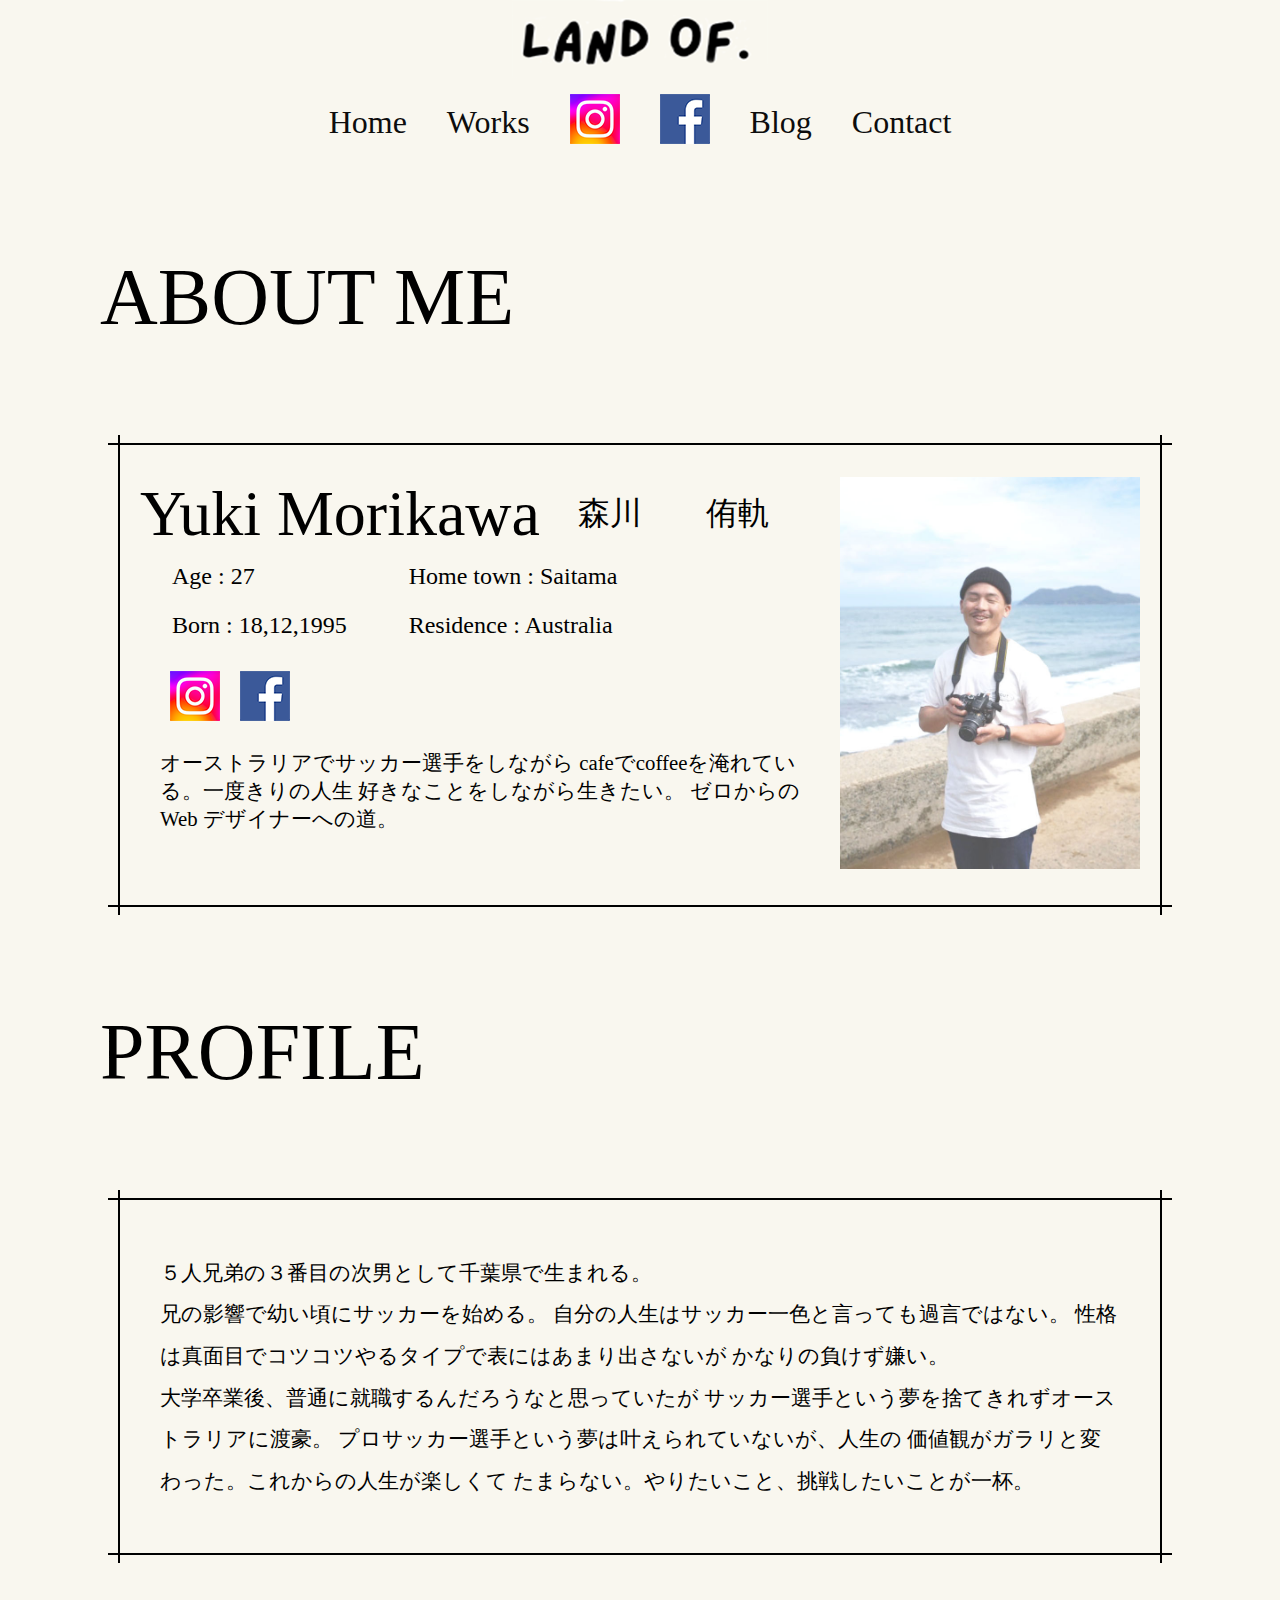
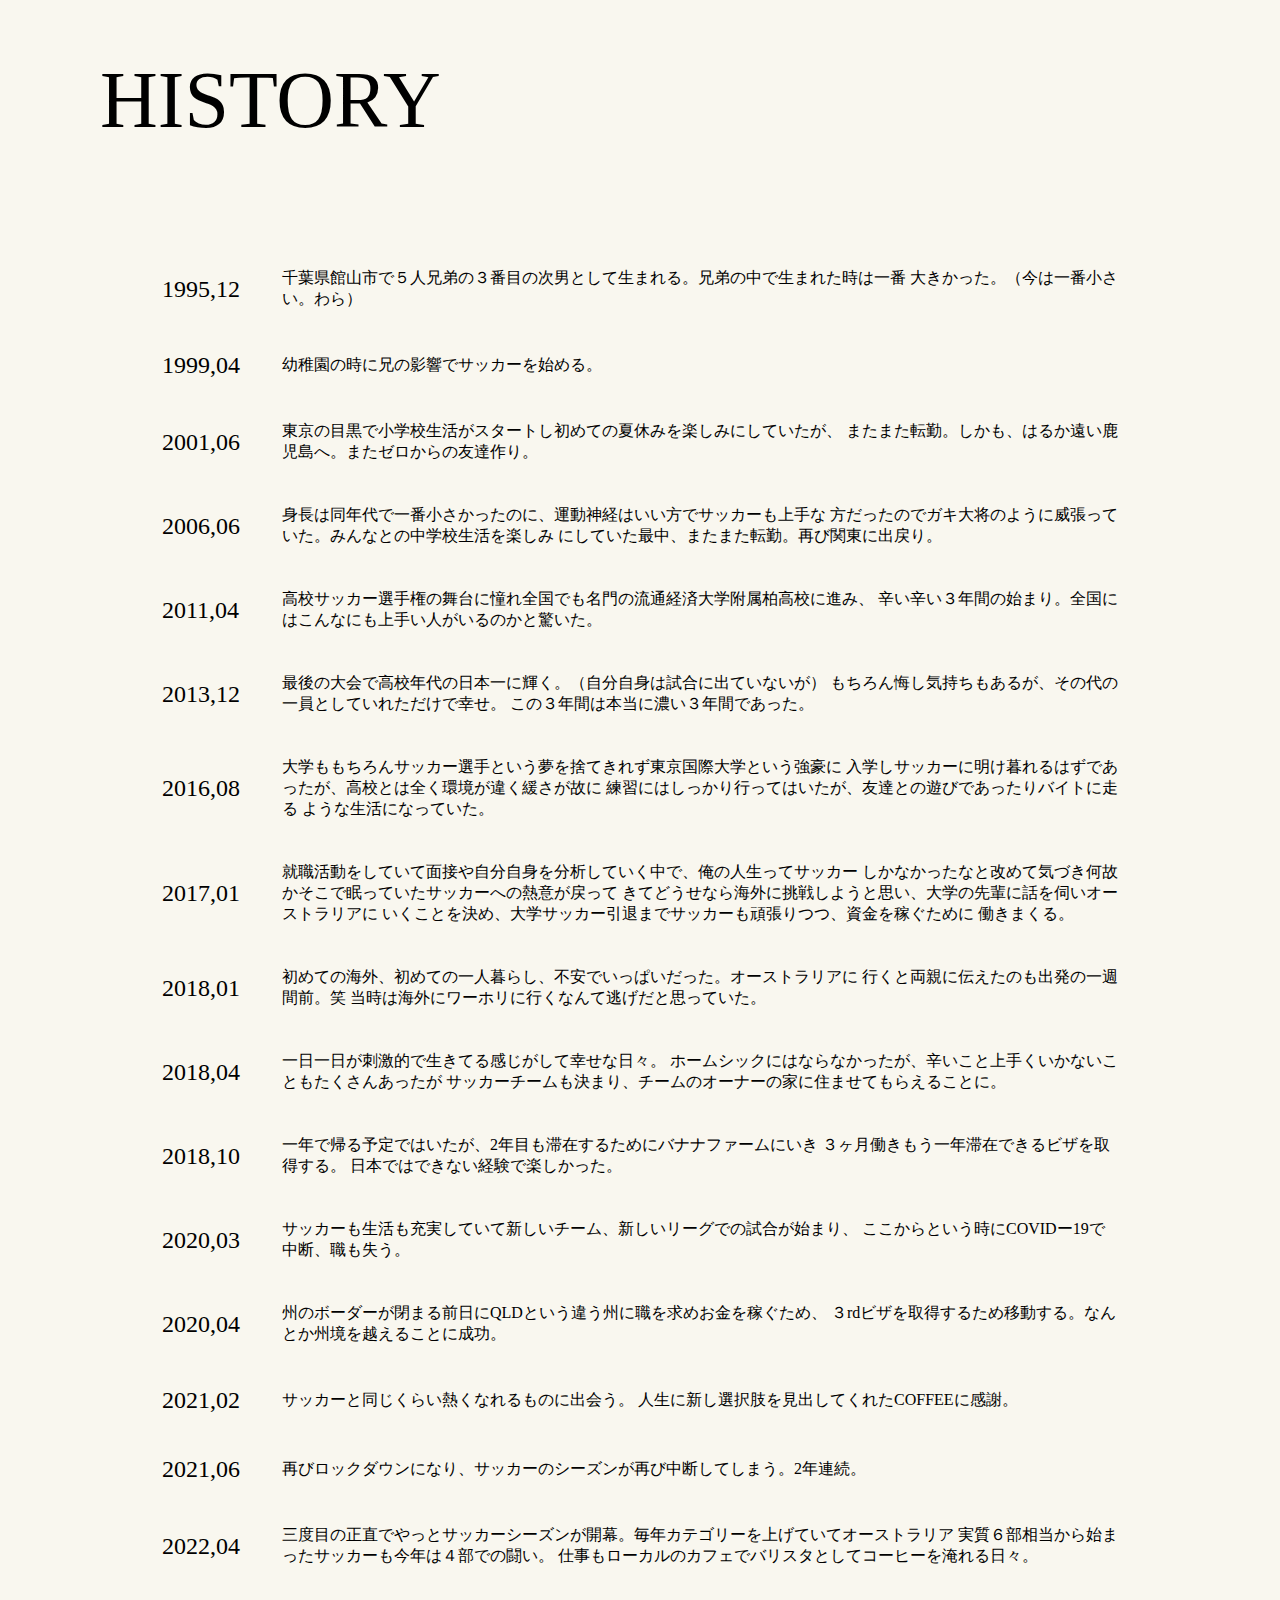
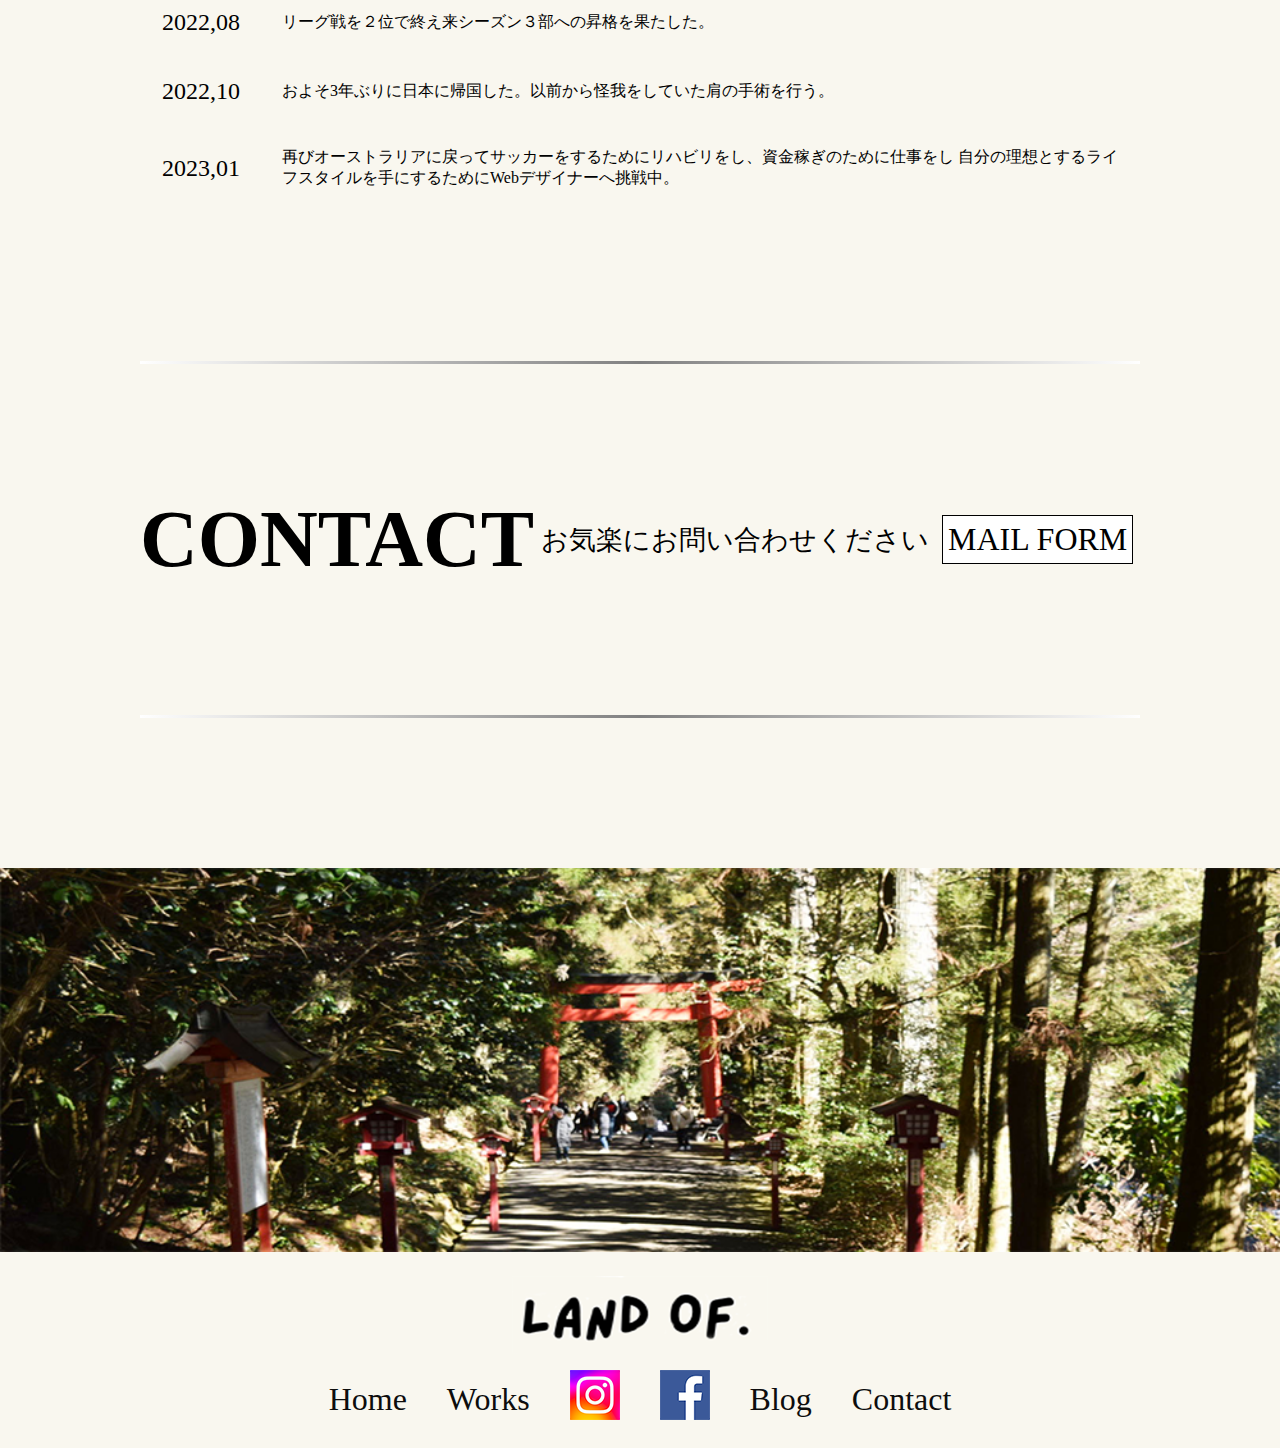
==== commit 00132cb9: "main" ====
--- a/about.html
+++ b/about.html
@@ -57,7 +57,7 @@
    
    
     <section class="aboutme-content">
-        <h2 class="aboutme">ABOUT ME -</h2>
+        <h2 class="aboutme">ABOUT ME</h2>
         <div class="box17">
           <div class="aboutme-left">
             <div class="aboutme-name">
@@ -89,7 +89,7 @@
     </section>
 
     <section class="profile-content">
-        <h2 class="profile">PROFILE - </h2>
+        <h2 class="profile">PROFILE </h2>
         <div class="box17">
             <div class="profile-text">
                 ５人兄弟の３番目の次男として千葉県で生まれる。
@@ -107,7 +107,7 @@
     </section>
 
 
-    <h2 class="history">HISTORY - </h2>
+    <h2 class="history">HISTORY </h2>
     <section class="history-content">
         <table class="history-text">
             <tr><th class="number">1995,12</th><th>千葉県館山市で５人兄弟の３番目の次男として生まれる。兄弟の中で生まれた時は一番
--- a/css/style.css
+++ b/css/style.css
@@ -708,7 +708,7 @@
 
     h2 {
         padding-left: 0;
-        font-size: 3.5em;
+        font-size: 2.5em;
         margin: 50px 20px;
     }
 
@@ -770,7 +770,7 @@
     }
 
     h3 {
-        font-size: 2.5em;
+        font-size: 1.5em;
     }
 
     
@@ -784,7 +784,7 @@
  }
 
  #contact {
-    font-size: 3.5em;
+    font-size: 2.5em;
  }
 
  .contact-footer {
@@ -798,11 +798,15 @@
 
    
  a {
-    font-size: 1.3em;
+    font-size: 1em;
 }
 
 .web {
-    font-size: 25px;
+    font-size: 1em;
+}
+
+h4{
+    font-size: 1em;
 }
 
 .a-view {
@@ -1023,7 +1027,7 @@
 }
 
 .contact-h2 {
-    font-size: 3em;
+    font-size: 2.5em;
     text-align: center;
     margin: 50px auto 0px auto;
 }
@@ -1059,7 +1063,7 @@
 }
 
 .blog-h3 {
-    font-size: 1.5em;
+    font-size: 1.3em;
     margin-bottom: 30px;
 }
 
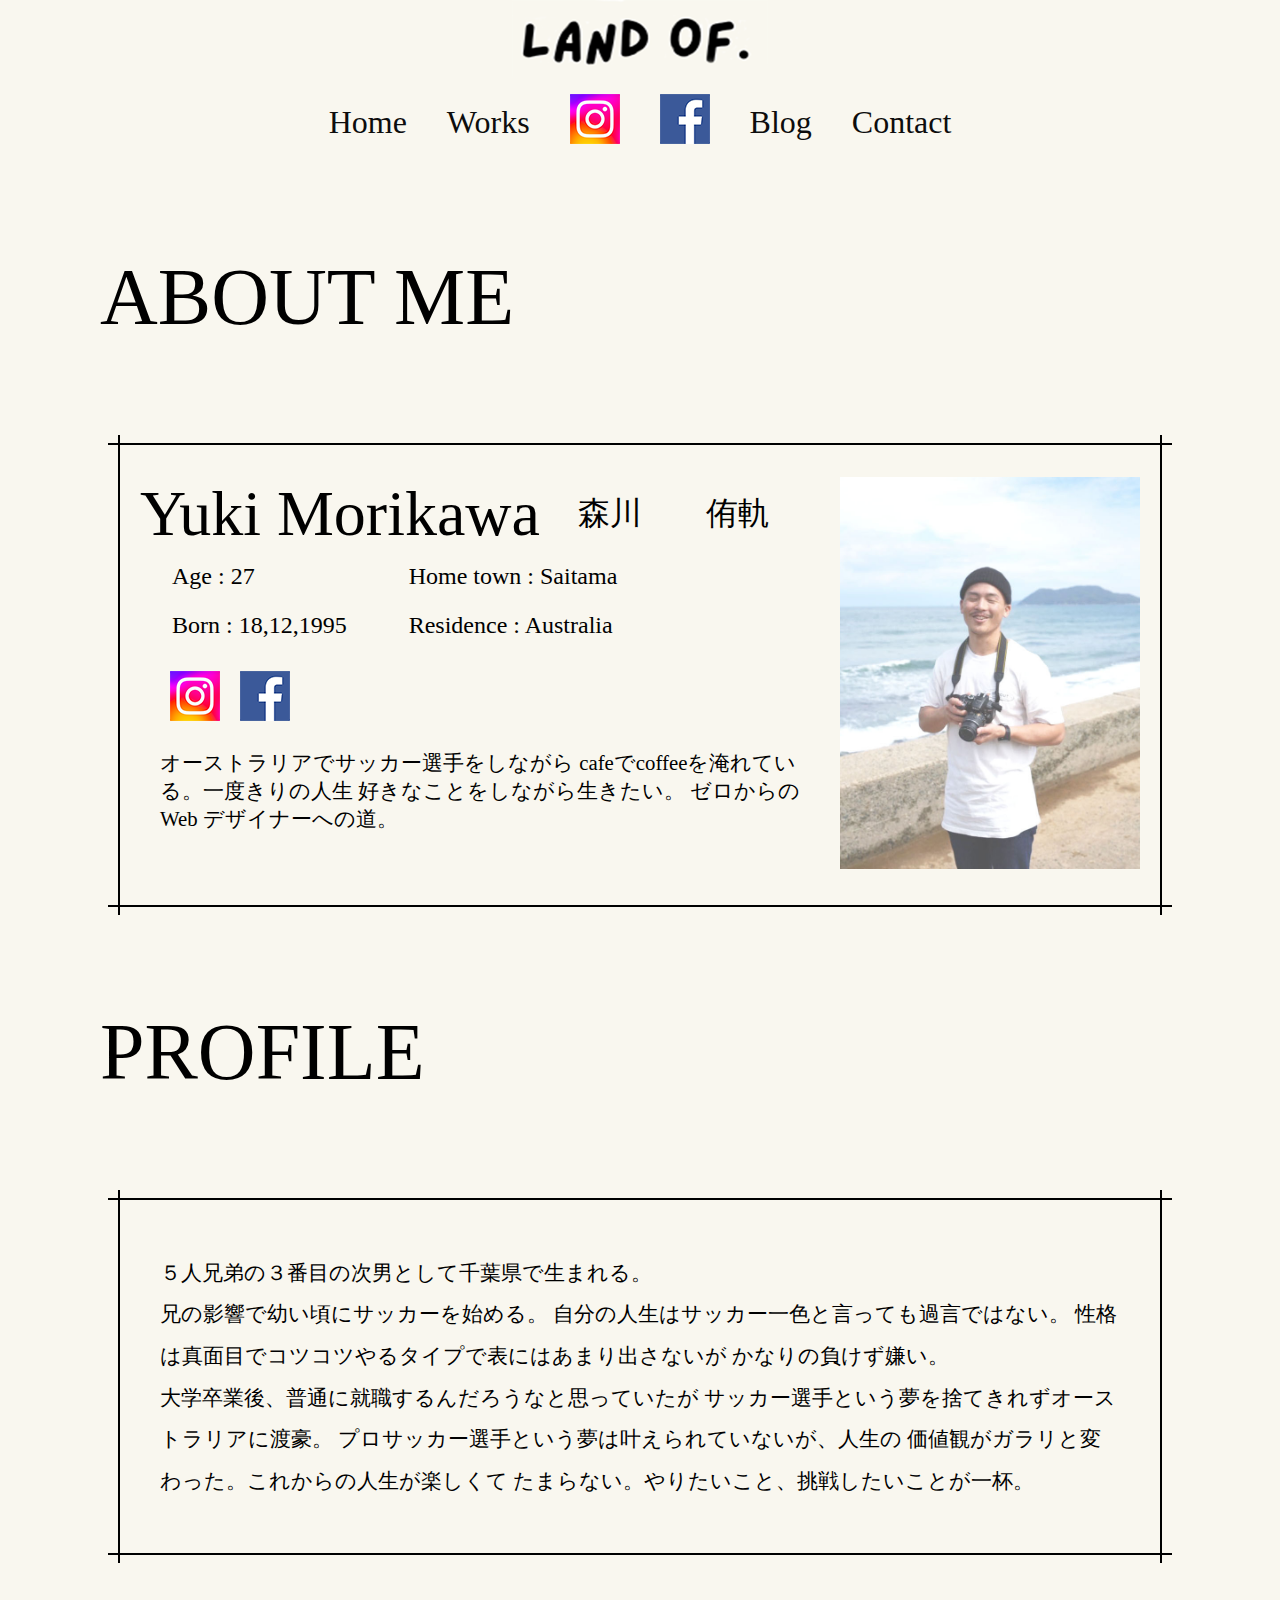
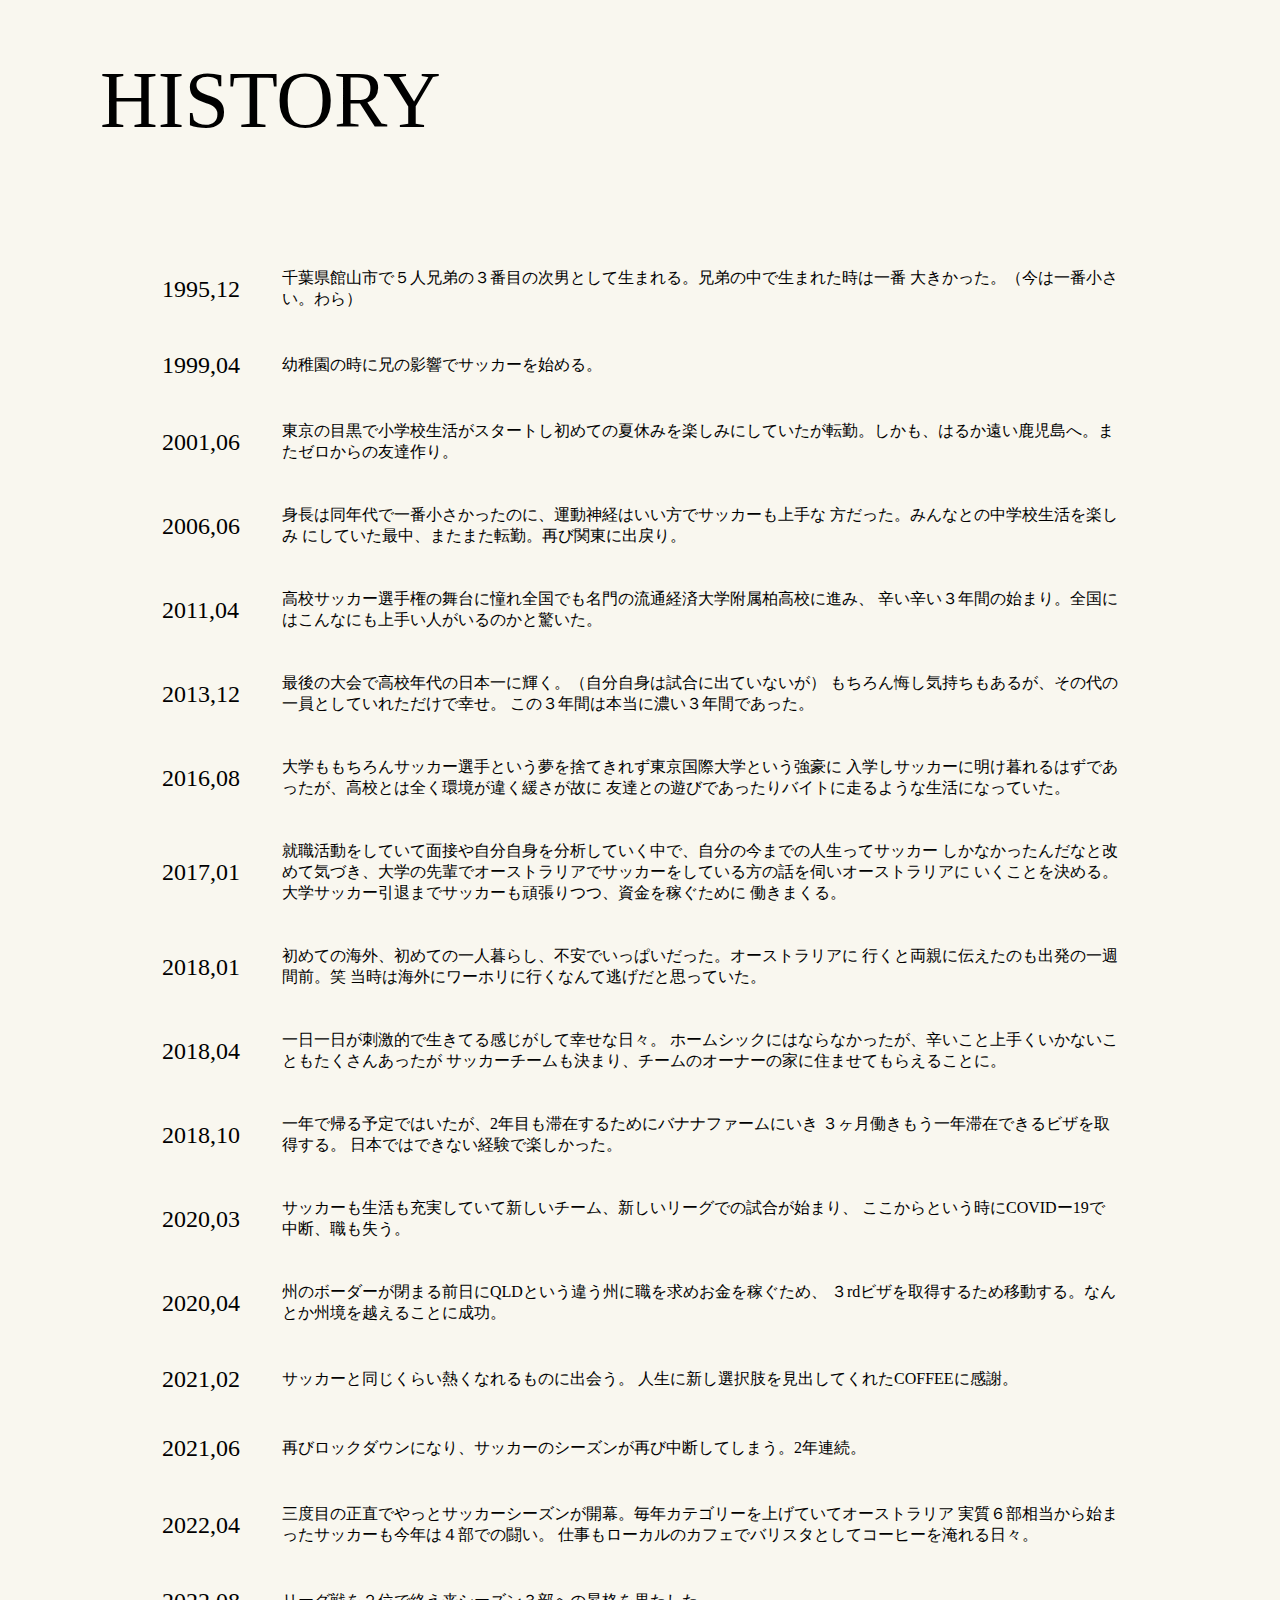
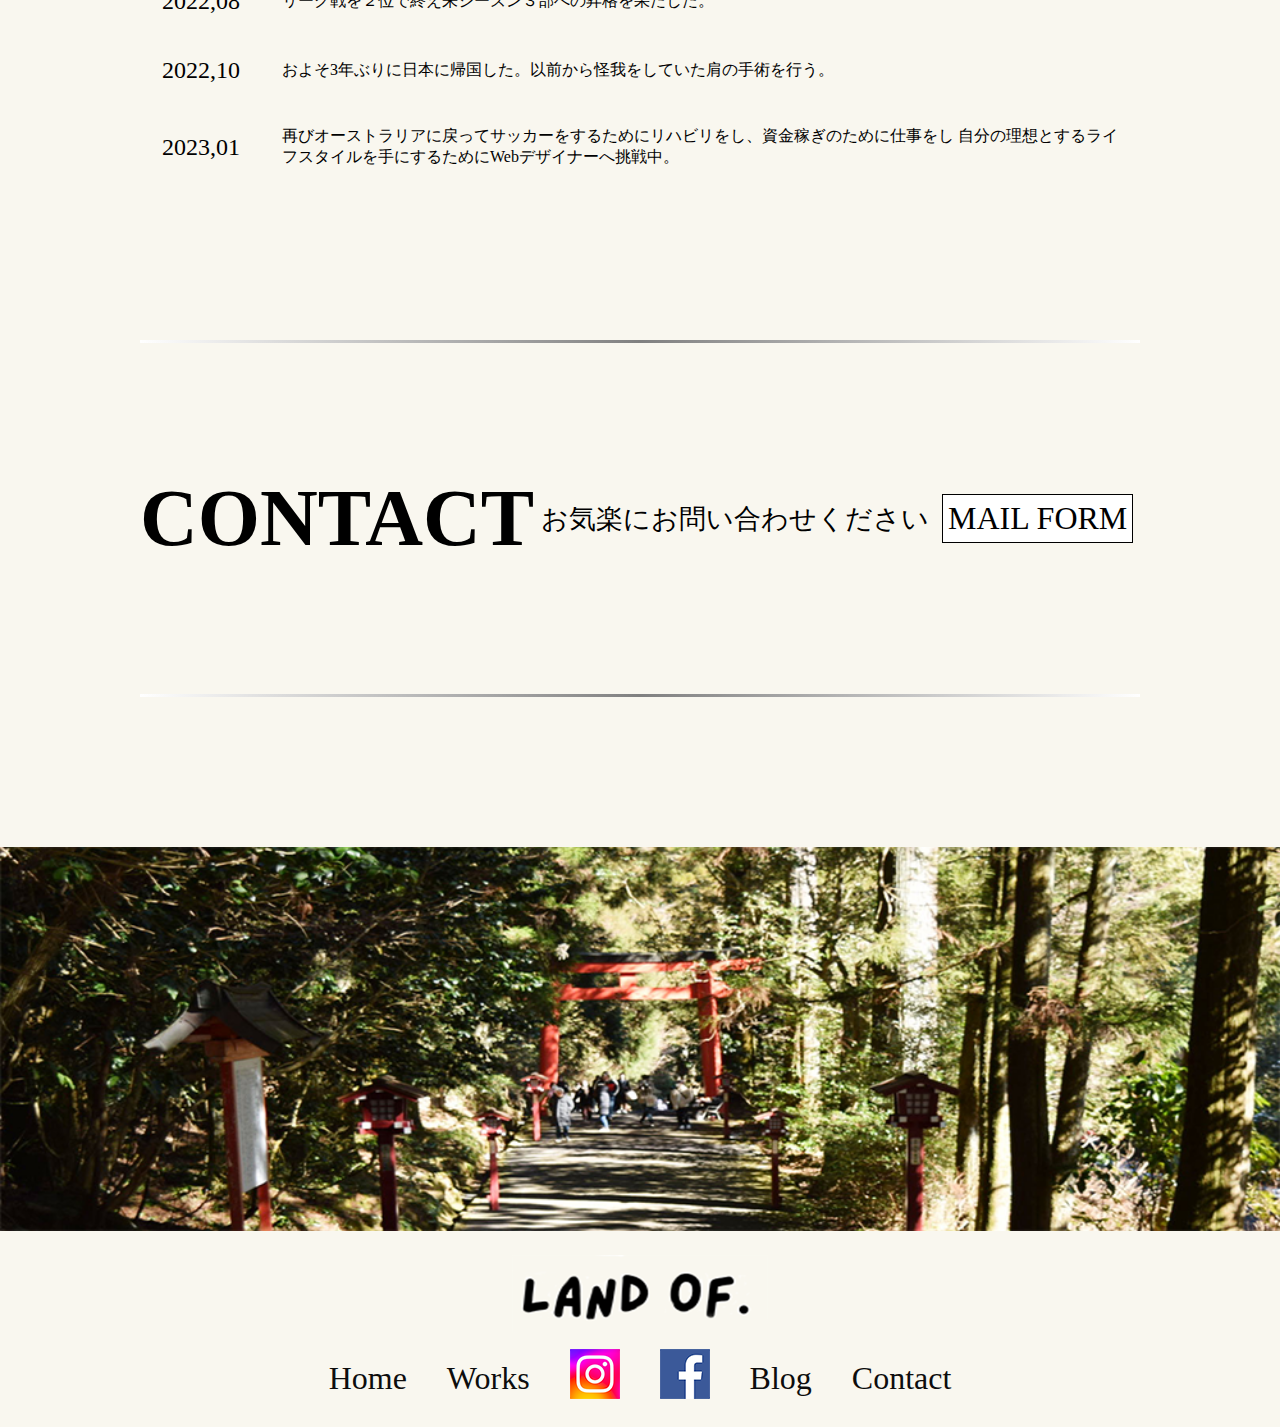
==== commit 95e1e5e3: "main" ====
--- a/about.html
+++ b/about.html
@@ -113,10 +113,9 @@
             <tr><th class="number">1995,12</th><th>千葉県館山市で５人兄弟の３番目の次男として生まれる。兄弟の中で生まれた時は一番
                 大きかった。（今は一番小さい。わら）</th></tr>
                 <tr><th class="number">1999,04</th><th>幼稚園の時に兄の影響でサッカーを始める。</th></tr>
-                <tr><th class="number">2001,06</th><th>東京の目黒で小学校生活がスタートし初めての夏休みを楽しみにしていたが、
-                    またまた転勤。しかも、はるか遠い鹿児島へ。またゼロからの友達作り。</th></tr>
+                <tr><th class="number">2001,06</th><th>東京の目黒で小学校生活がスタートし初めての夏休みを楽しみにしていたが転勤。しかも、はるか遠い鹿児島へ。またゼロからの友達作り。</th></tr>
                 <tr><th class="number">2006,06</th><th>身長は同年代で一番小さかったのに、運動神経はいい方でサッカーも上手な
-                    方だったのでガキ大将のように威張っていた。みんなとの中学校生活を楽しみ
+                    方だった。みんなとの中学校生活を楽しみ
                     にしていた最中、またまた転勤。再び関東に出戻り。</th></tr>
                 <tr><th class="number">2011,04</th><th>高校サッカー選手権の舞台に憧れ全国でも名門の流通経済大学附属柏高校に進み、
                         辛い辛い３年間の始まり。全国にはこんなにも上手い人がいるのかと驚いた。</th></tr>
@@ -126,12 +125,10 @@
                         この３年間は本当に濃い３年間であった。</th></tr>
                 <tr><th class="number">2016,08</th><th>大学ももちろんサッカー選手という夢を捨てきれず東京国際大学という強豪に
                     入学しサッカーに明け暮れるはずであったが、高校とは全く環境が違く緩さが故に
-                    練習にはしっかり行ってはいたが、友達との遊びであったりバイトに走る
-                    ような生活になっていた。</th></tr>
-                <tr><th class="number">2017,01</th><th>就職活動をしていて面接や自分自身を分析していく中で、俺の人生ってサッカー
-                    しかなかったなと改めて気づき何故かそこで眠っていたサッカーへの熱意が戻って
-                    きてどうせなら海外に挑戦しようと思い、大学の先輩に話を伺いオーストラリアに
-                    いくことを決め、大学サッカー引退までサッカーも頑張りつつ、資金を稼ぐために
+                    友達との遊びであったりバイトに走るような生活になっていた。</th></tr>
+                <tr><th class="number">2017,01</th><th>就職活動をしていて面接や自分自身を分析していく中で、自分の今までの人生ってサッカー
+                    しかなかったんだなと改めて気づき、大学の先輩でオーストラリアでサッカーをしている方の話を伺いオーストラリアに
+                    いくことを決める。大学サッカー引退までサッカーも頑張りつつ、資金を稼ぐために
                     働きまくる。</th></tr>
                 <tr><th class="number">2018,01</th><th>初めての海外、初めての一人暮らし、不安でいっぱいだった。オーストラリアに
                     行くと両親に伝えたのも出発の一週間前。笑
--- a/css/style.css
+++ b/css/style.css
@@ -534,7 +534,7 @@
     color: black;
     font-family: "Nanum Pen Script";
     font-weight: 300;
-   margin: auto 0 auto 20px;
+   margin: auto 20px;
 }
 
 .p-text-contact {
@@ -762,7 +762,7 @@
     }
 
     .mailbox {
-        margin-top: 20px;
+        margin-top: 10px;
     }
 
     .menu-content-ul > li {
@@ -795,7 +795,15 @@
     margin: 0px 10px 0px 0px;
  }
 
-
+ .box {
+    padding: 2px;
+ }
+
+ .more-box {
+    color: black;
+    font-family: "Nanum Pen Script";
+    font-size: 1em;
+}
    
  a {
     font-size: 1em;
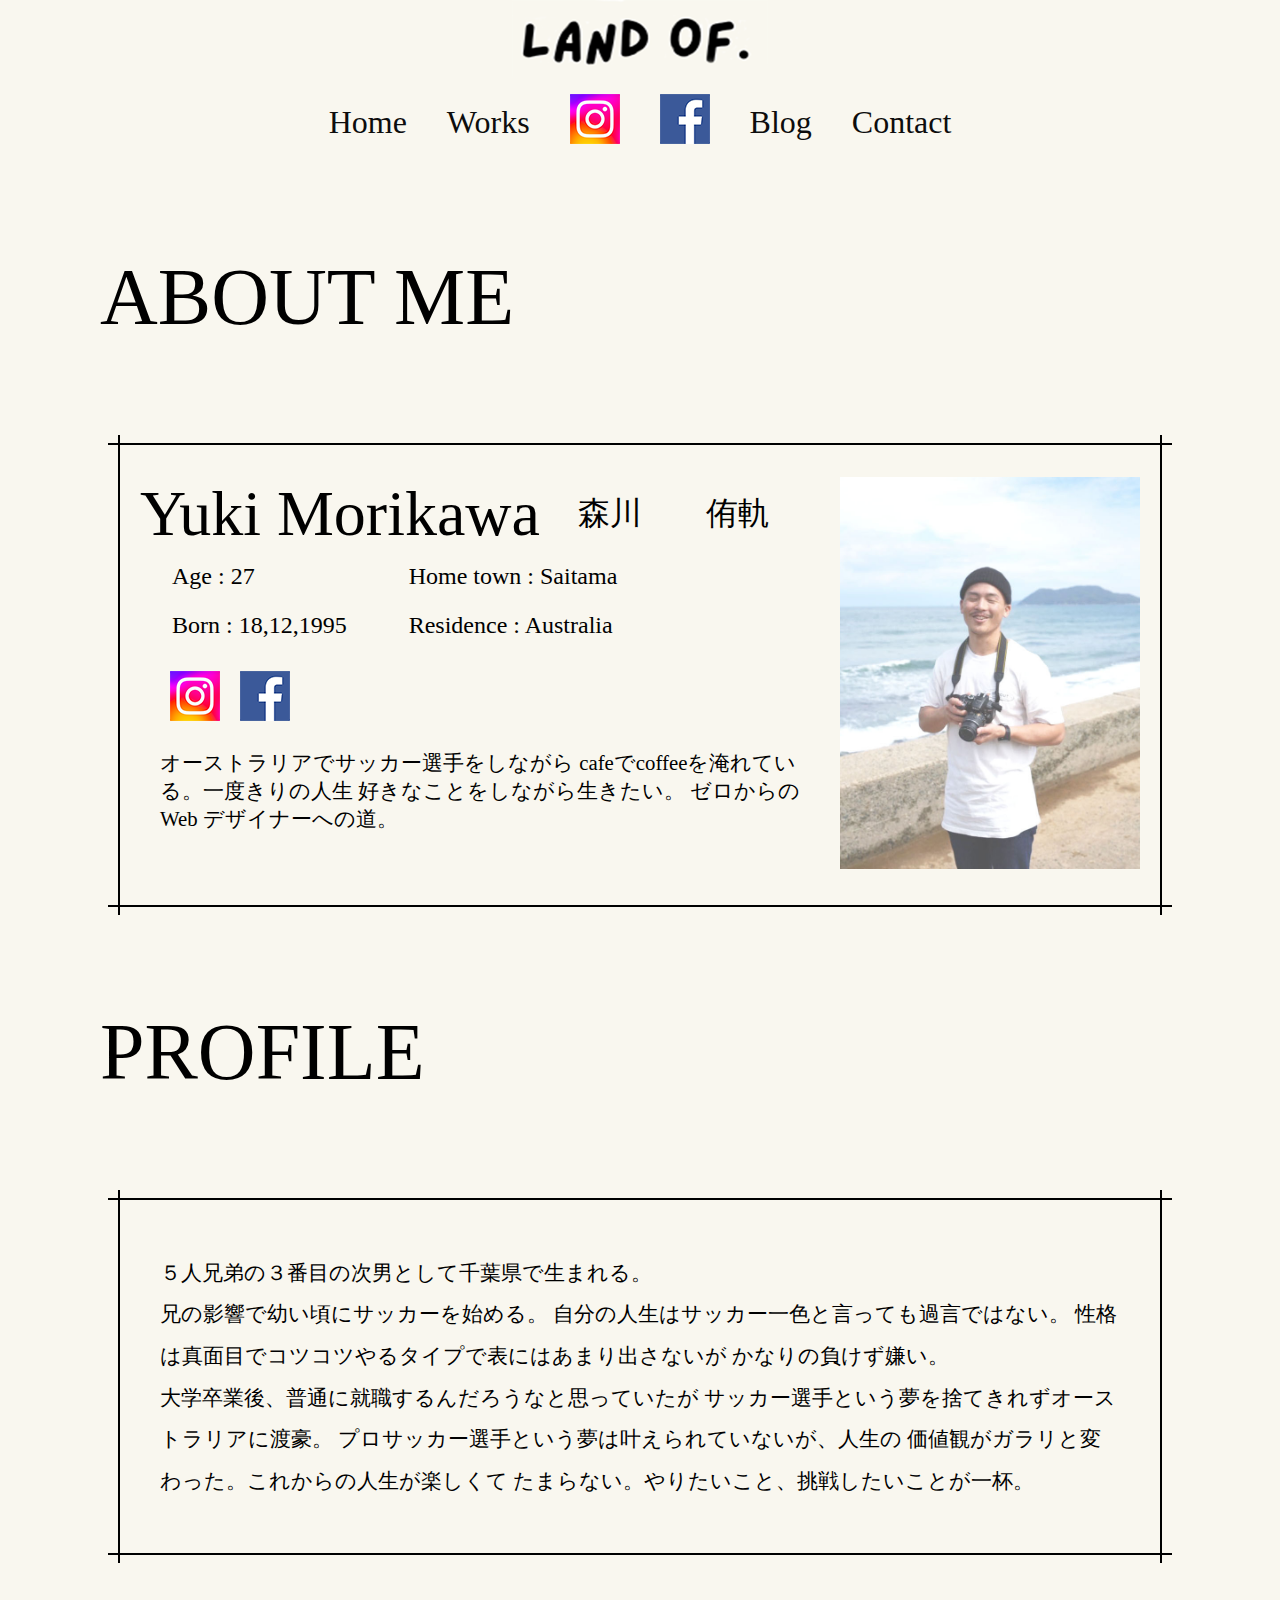
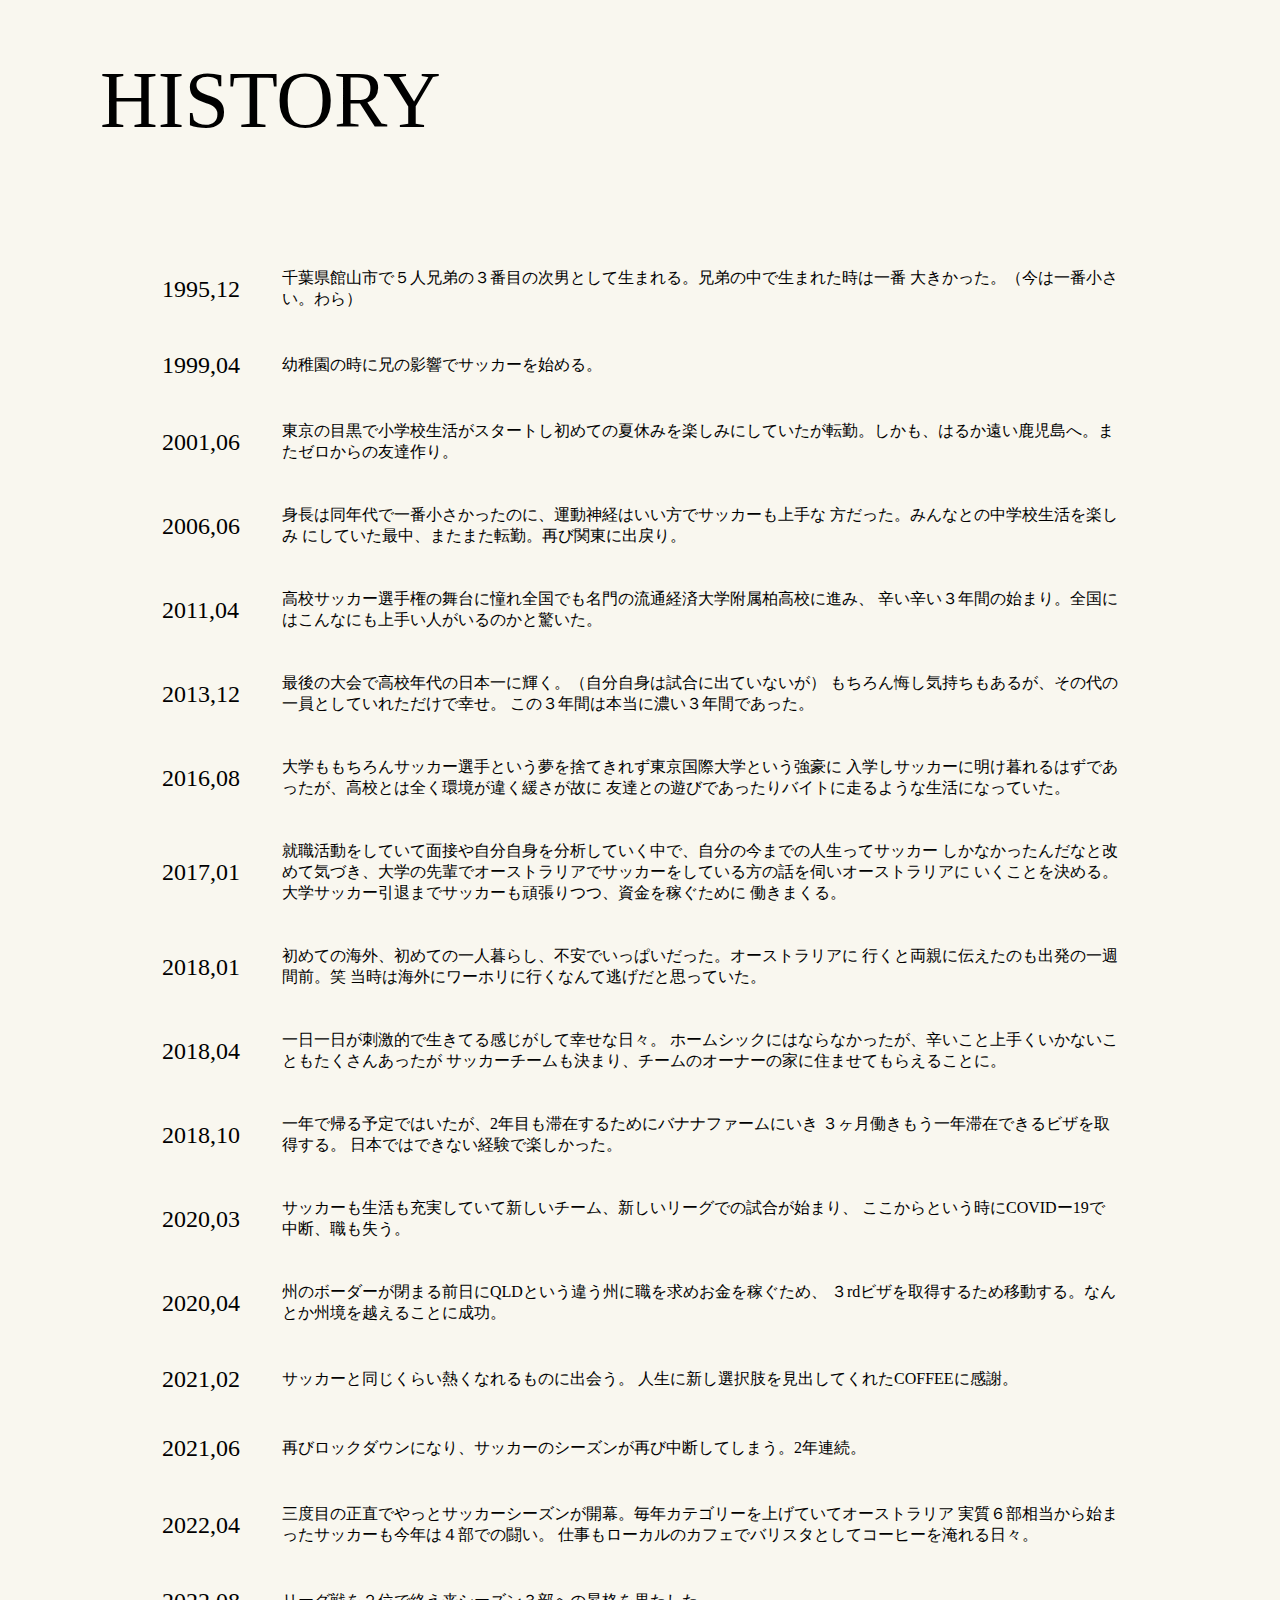
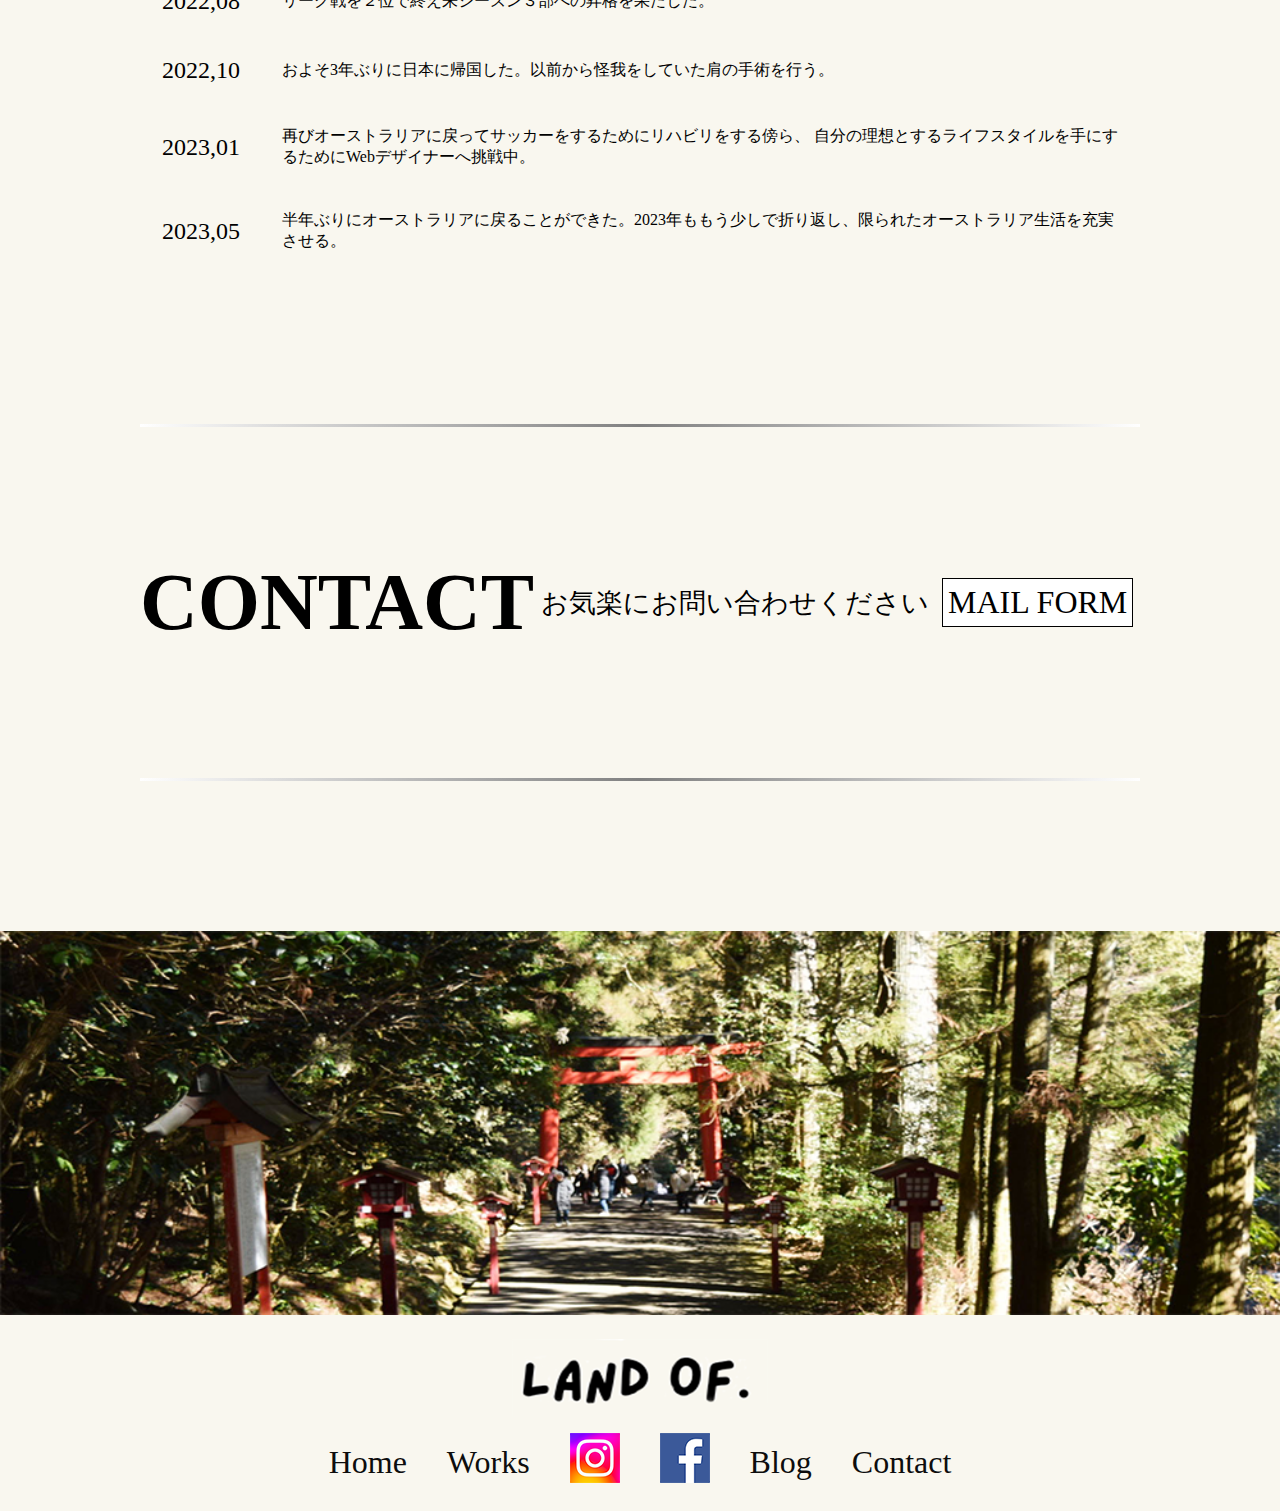
==== commit 74443cb8: "main" ====
--- a/about.html
+++ b/about.html
@@ -152,8 +152,9 @@
                     仕事もローカルのカフェでバリスタとしてコーヒーを淹れる日々。</th></tr>
                 <tr><th class="number">2022,08</th><th>リーグ戦を２位で終え来シーズン３部への昇格を果たした。</th></tr>
                 <tr><th class="number">2022,10</th><th>およそ3年ぶりに日本に帰国した。以前から怪我をしていた肩の手術を行う。</th></tr>
-                <tr><th class="number">2023,01</th><th>再びオーストラリアに戻ってサッカーをするためにリハビリをし、資金稼ぎのために仕事をし
+                <tr><th class="number">2023,01</th><th>再びオーストラリアに戻ってサッカーをするためにリハビリをする傍ら、
                     自分の理想とするライフスタイルを手にするためにWebデザイナーへ挑戦中。</th></tr>
+                <tr><th class="number">2023,05</th><th>半年ぶりにオーストラリアに戻ることができた。2023年ももう少しで折り返し、限られたオーストラリア生活を充実させる。</th></tr>
         </table>
     </section>
 
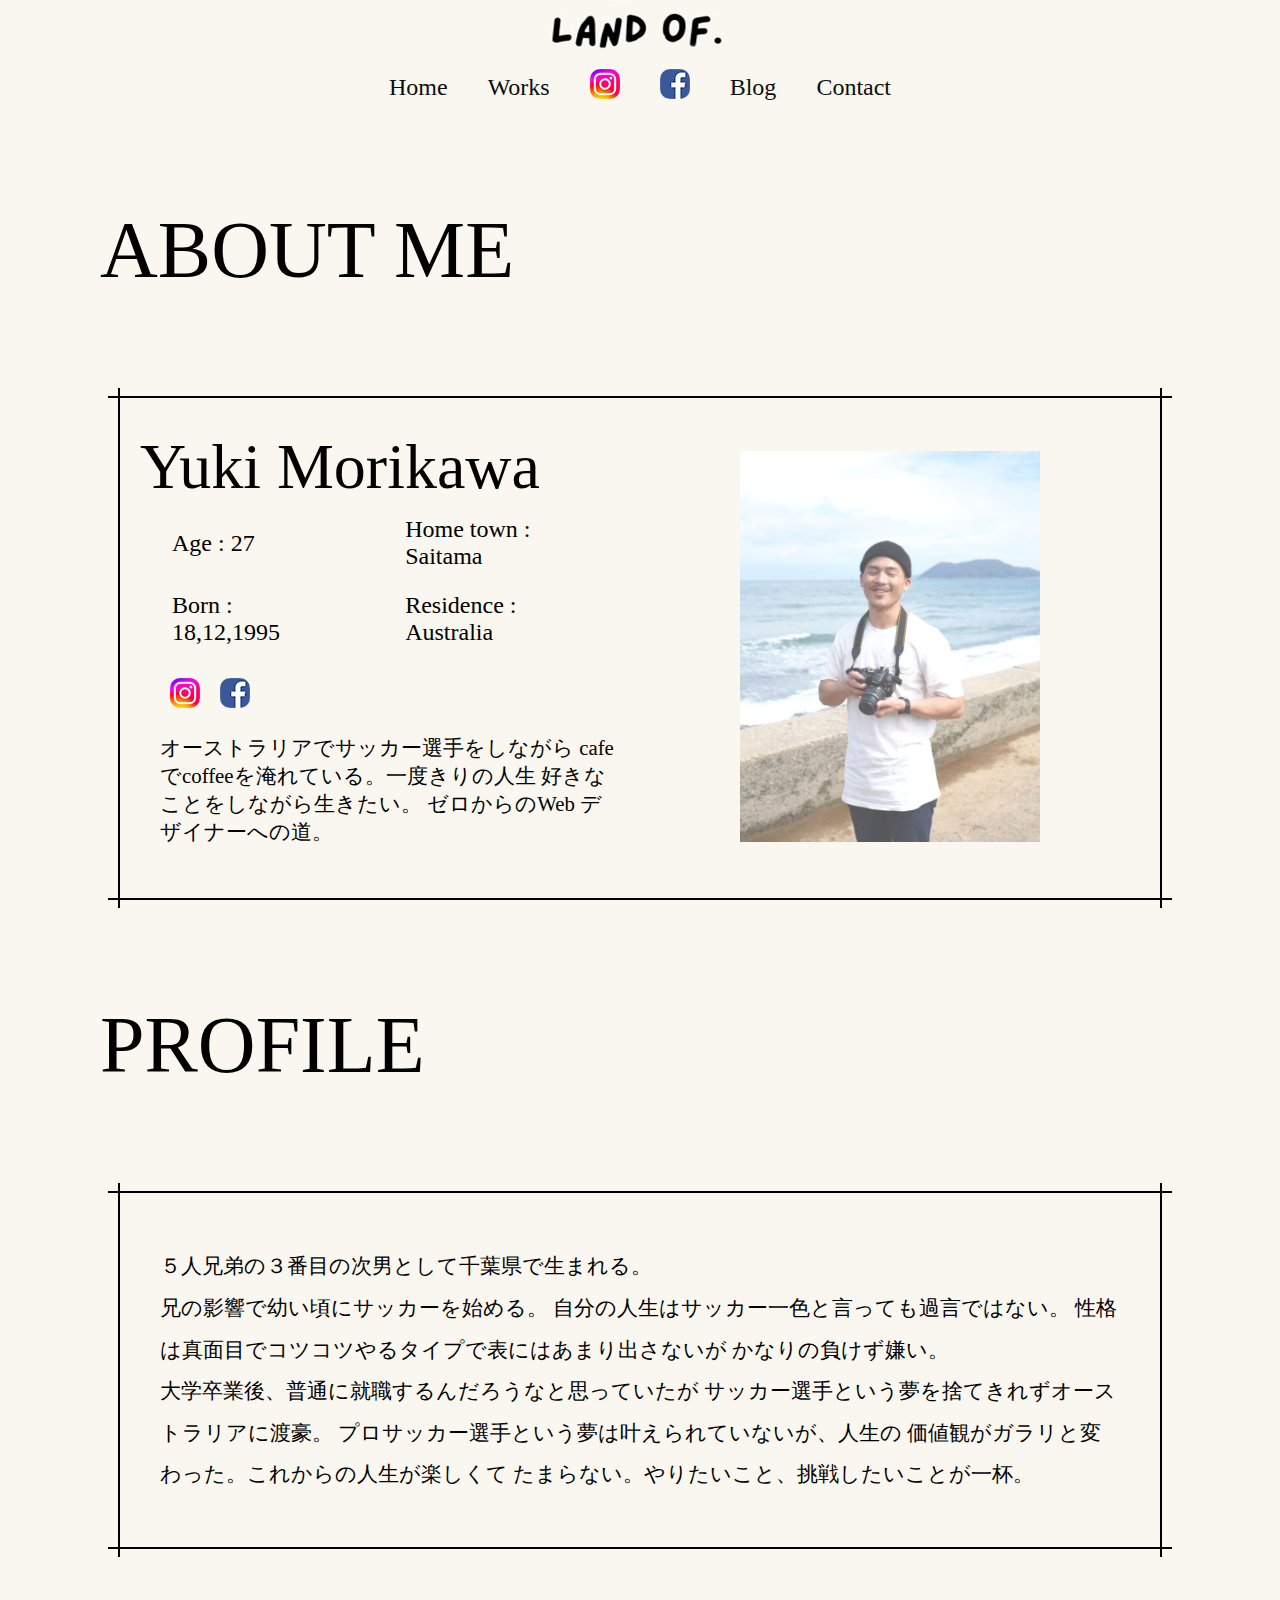
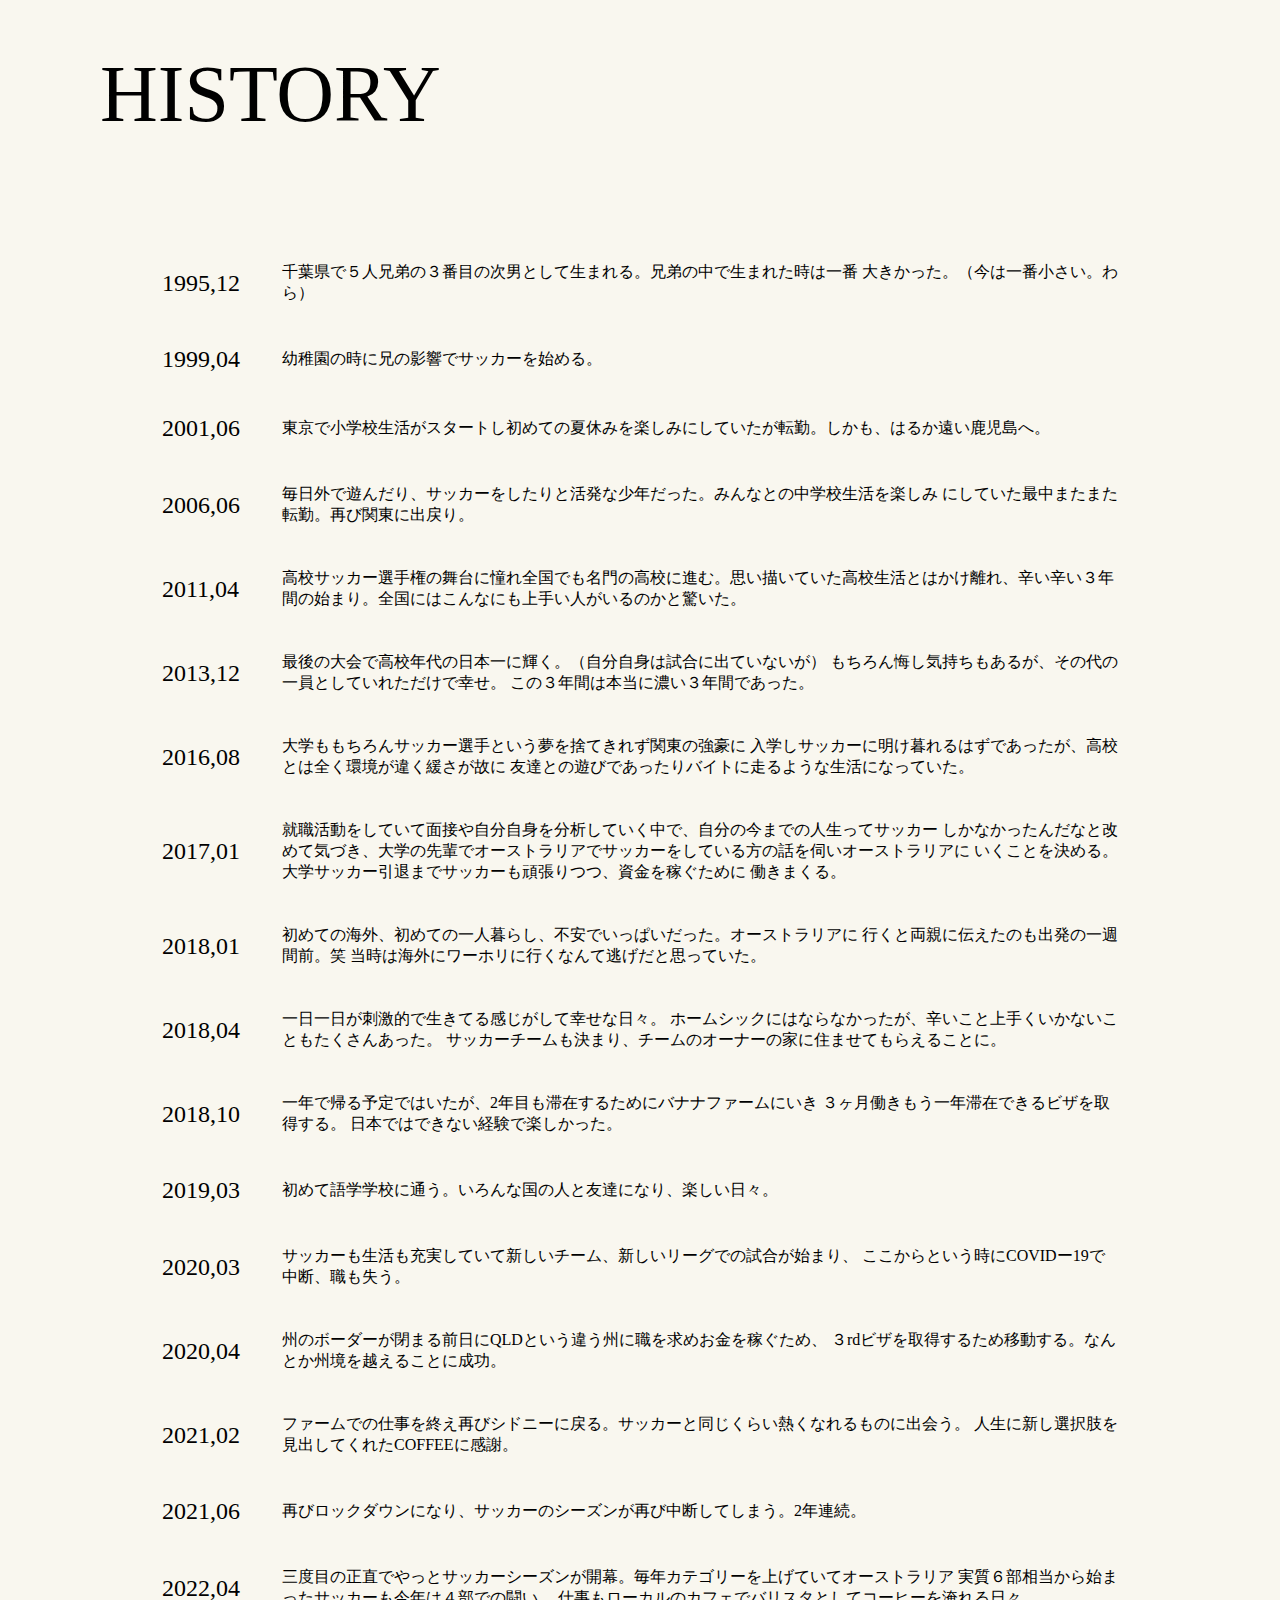
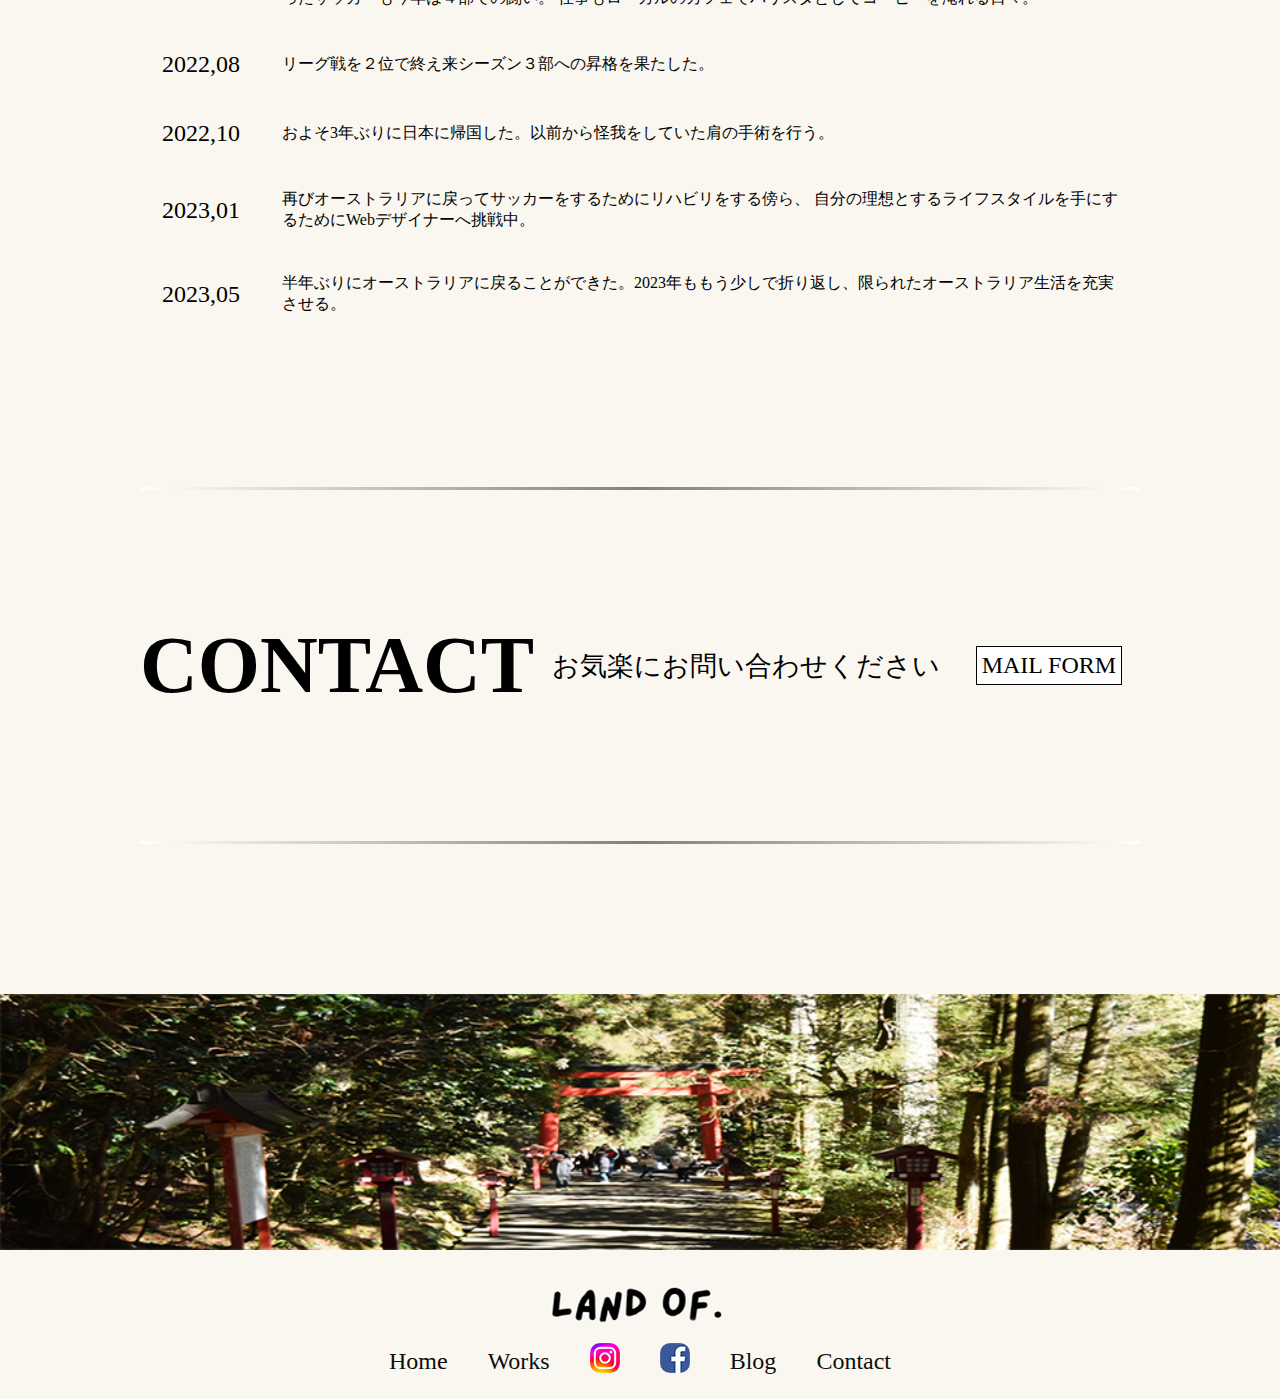
==== commit 35a5a072: "main" ====
--- a/about.html
+++ b/about.html
@@ -61,7 +61,7 @@
         <div class="box17">
           <div class="aboutme-left">
             <div class="aboutme-name">
-                <p class="name1">Yuki   Morikawa</p> <p class="name2">森川　　侑軌</p>
+                <p class="name1">Yuki   Morikawa</p>
             </div>
             <table>
                 <tr class="aboutme-table">
@@ -110,20 +110,18 @@
     <h2 class="history">HISTORY </h2>
     <section class="history-content">
         <table class="history-text">
-            <tr><th class="number">1995,12</th><th>千葉県館山市で５人兄弟の３番目の次男として生まれる。兄弟の中で生まれた時は一番
+            <tr><th class="number">1995,12</th><th>千葉県で５人兄弟の３番目の次男として生まれる。兄弟の中で生まれた時は一番
                 大きかった。（今は一番小さい。わら）</th></tr>
                 <tr><th class="number">1999,04</th><th>幼稚園の時に兄の影響でサッカーを始める。</th></tr>
-                <tr><th class="number">2001,06</th><th>東京の目黒で小学校生活がスタートし初めての夏休みを楽しみにしていたが転勤。しかも、はるか遠い鹿児島へ。またゼロからの友達作り。</th></tr>
-                <tr><th class="number">2006,06</th><th>身長は同年代で一番小さかったのに、運動神経はいい方でサッカーも上手な
-                    方だった。みんなとの中学校生活を楽しみ
-                    にしていた最中、またまた転勤。再び関東に出戻り。</th></tr>
-                <tr><th class="number">2011,04</th><th>高校サッカー選手権の舞台に憧れ全国でも名門の流通経済大学附属柏高校に進み、
-                        辛い辛い３年間の始まり。全国にはこんなにも上手い人がいるのかと驚いた。</th></tr>
+                <tr><th class="number">2001,06</th><th>東京で小学校生活がスタートし初めての夏休みを楽しみにしていたが転勤。しかも、はるか遠い鹿児島へ。</th></tr>
+                <tr><th class="number">2006,06</th><th>毎日外で遊んだり、サッカーをしたりと活発な少年だった。みんなとの中学校生活を楽しみ
+                    にしていた最中またまた転勤。再び関東に出戻り。</th></tr>
+                <tr><th class="number">2011,04</th><th>高校サッカー選手権の舞台に憧れ全国でも名門の高校に進む。思い描いていた高校生活とはかけ離れ、辛い辛い３年間の始まり。全国にはこんなにも上手い人がいるのかと驚いた。</th></tr>
                  <tr><th class="number">2013,12</th><th>
                         最後の大会で高校年代の日本一に輝く。（自分自身は試合に出ていないが）
                         もちろん悔し気持ちもあるが、その代の一員としていれただけで幸せ。
                         この３年間は本当に濃い３年間であった。</th></tr>
-                <tr><th class="number">2016,08</th><th>大学ももちろんサッカー選手という夢を捨てきれず東京国際大学という強豪に
+                <tr><th class="number">2016,08</th><th>大学ももちろんサッカー選手という夢を捨てきれず関東の強豪に
                     入学しサッカーに明け暮れるはずであったが、高校とは全く環境が違く緩さが故に
                     友達との遊びであったりバイトに走るような生活になっていた。</th></tr>
                 <tr><th class="number">2017,01</th><th>就職活動をしていて面接や自分自身を分析していく中で、自分の今までの人生ってサッカー
@@ -134,17 +132,18 @@
                     行くと両親に伝えたのも出発の一週間前。笑
                     当時は海外にワーホリに行くなんて逃げだと思っていた。</th></tr>
                 <tr><th class="number">2018,04</th><th>一日一日が刺激的で生きてる感じがして幸せな日々。
-                    ホームシックにはならなかったが、辛いこと上手くいかないこともたくさんあったが
+                    ホームシックにはならなかったが、辛いこと上手くいかないこともたくさんあった。
                     サッカーチームも決まり、チームのオーナーの家に住ませてもらえることに。
                     </th></tr>
                 <tr><th class="number">2018,10</th><th>一年で帰る予定ではいたが、2年目も滞在するためにバナナファームにいき
                     ３ヶ月働きもう一年滞在できるビザを取得する。
                     日本ではできない経験で楽しかった。</th></tr>
+                <tr><th class="number">2019,03</th><th>初めて語学学校に通う。いろんな国の人と友達になり、楽しい日々。</th></tr>
                 <tr><th class="number">2020,03</th><th>サッカーも生活も充実していて新しいチーム、新しいリーグでの試合が始まり、
                     ここからという時にCOVIDー19で中断、職も失う。</th></tr>
                 <tr><th class="number">2020,04</th><th>州のボーダーが閉まる前日にQLDという違う州に職を求めお金を稼ぐため、
                     ３rdビザを取得するため移動する。なんとか州境を越えることに成功。</th></tr>
-                <tr><th class="number">2021,02</th><th>サッカーと同じくらい熱くなれるものに出会う。
+                <tr><th class="number">2021,02</th><th>ファームでの仕事を終え再びシドニーに戻る。サッカーと同じくらい熱くなれるものに出会う。
                     人生に新し選択肢を見出してくれたCOFFEEに感謝。</th></tr>
                 <tr><th class="number">2021,06</th><th>再びロックダウンになり、サッカーのシーズンが再び中断してしまう。2年連続。</th></tr>
                 <tr><th class="number">2022,04</th><th>三度目の正直でやっとサッカーシーズンが開幕。毎年カテゴリーを上げていてオーストラリア
--- a/css/style.css
+++ b/css/style.css
@@ -24,7 +24,7 @@
 }
 
  .logo > a > img {
-    width: 20%;
+    width: 15%;
 }
 
 h1 {
@@ -42,8 +42,8 @@
 
  a {
     color: black;
-     font-family: "Nanum Pen Script";;
-    font-size: 2em;
+     font-family: "Nanum Pen Script";
+    font-size: 1.5em;
 }
 
 li > a:link {
@@ -133,9 +133,6 @@
     font-weight: 200;
 }
 
-.bd-solid {
-    border-bottom: 1px solid black;
-}
 
 .a-view {
     font-size: 1em;
@@ -258,8 +255,8 @@
          font-family: "Nanum Pen Script";
         text-align: right;
         font-weight: 200;
-        padding-right: 40px;
-        margin-top: 50px;
+        margin: 50px auto;
+        width: 40%;
     }
 
     .hr1 {
@@ -373,7 +370,7 @@
 }
 
 .aboutme-left {
-    max-width: 700px;
+    max-width: 500px;
 }
 
 .aboutme-right {
@@ -509,10 +506,6 @@
     font-weight: 200;
     padding-right: 40px;
     margin-bottom: 100px;
-}
-
-.bd-solid {
-    border-bottom: 1px solid black;
 }
 
 
@@ -645,9 +638,34 @@
    margin: auto;
 }
 
-
-
-
+.instagram {
+    border-radius: 10px;
+}
+
+.facebook {
+    border-radius: 10px;
+}
+
+
+.footer-instagram {
+    border-radius: 10px;
+}
+
+.footer-facebook {
+    border-radius: 10px;
+}
+
+.team {
+   font-size: 1.3em;
+}
+
+.team:visited {
+    color: #0d0d0d;
+}
+
+.phone-mainvisual {
+    display: none;
+}
 
 
 
@@ -657,12 +675,22 @@
     .humbergermenu {
         display: none;
     }
+
+    
 }
 
 
 
 
 @media screen and (max-width: 520px) {
+
+    .mainvisual {
+        display: none;
+    }
+
+    .phone-mainvisual {
+        display: inline;
+    }
 
     main {
         margin: 0 auto;
@@ -1089,4 +1117,7 @@
     height: 2em;
 }
 
-}
+.viewmore-blog {
+    width: 60%;
+}
+}
